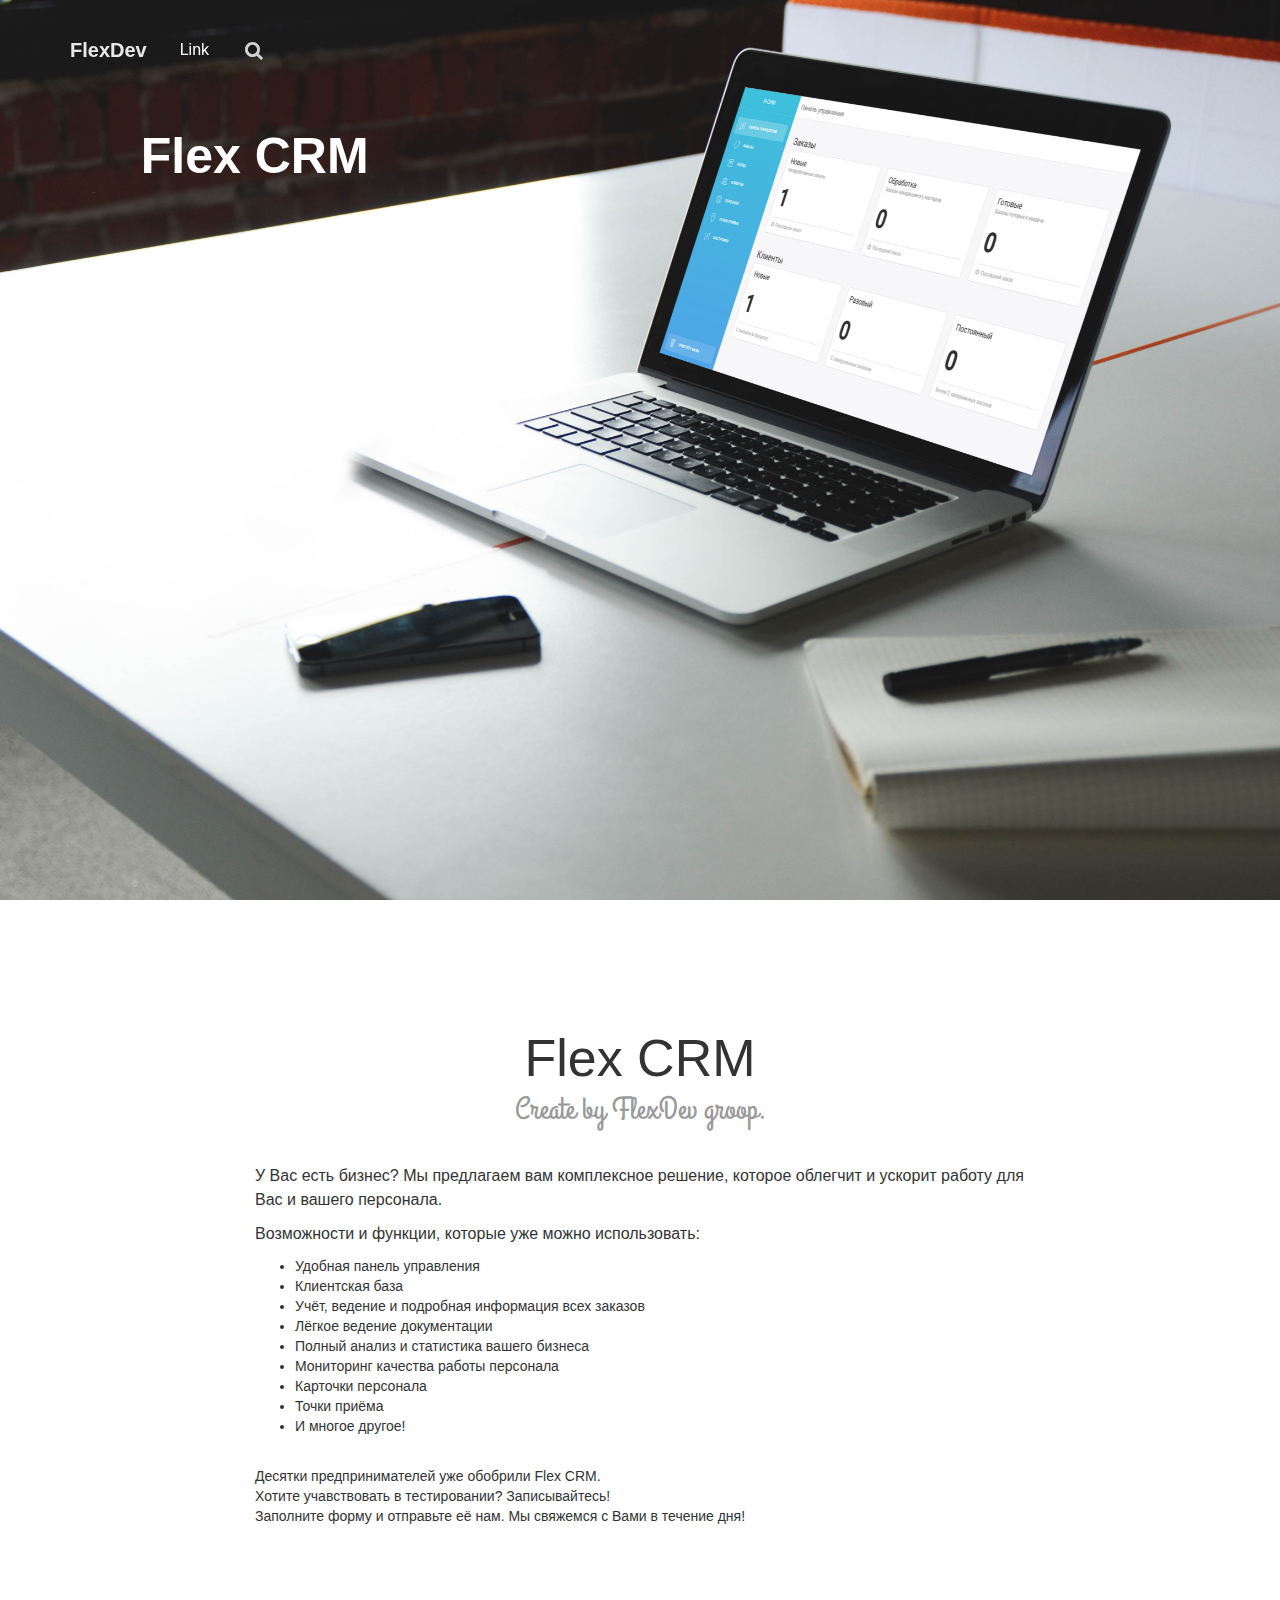
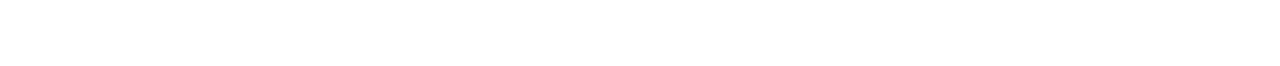
==== flexcrm.html @ bbd6f8b6 "all files "get_shit_done"" ====
<!doctype html>
<html lang="en">
<head>
	<meta charset="utf-8" />
	<link rel="apple-touch-icon" sizes="76x76" href="assets/img/apple-icon.png">
	<link rel="icon" type="image/png" href="assets/img/favicon.png">	
	
	<meta http-equiv="X-UA-Compatible" content="IE=edge,chrome=1" />
	<title>Get Shit Done Kit by Creative Tim</title>

	<meta content='width=device-width, initial-scale=1.0, maximum-scale=1.0, user-scalable=0' name='viewport' />
    <meta name="viewport" content="width=device-width" />
	
    <link href="bootstrap3/css/bootstrap.css" rel="stylesheet" />
    <link href="bootstrap3/css/font-awesome.css" rel="stylesheet" />
    
	<link href="assets/css/gsdk.css" rel="stylesheet" />   
    <link href="assets/css/demo.css" rel="stylesheet" /> 

    <!--     Font Awesome     -->
    <link href="http://netdna.bootstrapcdn.com/font-awesome/4.0.3/css/font-awesome.css" rel="stylesheet">
    <link href='http://fonts.googleapis.com/css?family=Grand+Hotel' rel='stylesheet' type='text/css'>
  
</head>

<body>
 <div id="navbar-full">
    <div id="navbar">
    <!--    
        navbar-default can be changed with navbar-ct-blue navbar-ct-azzure navbar-ct-red navbar-ct-green navbar-ct-orange  
        -->
        <nav class="navbar navbar-ct-blue navbar-transparent navbar-fixed-top" role="navigation">
          <div class="alert alert-success hidden">
            <div class="container">
                <b>Lorem ipsum</b> dolor sit amet, consectetuer adipiscing elit, sed diam nonummy nibh euismod tincidunt ut laoreet dolore magna aliquam erat volutpat.
            </div>
          </div>
          
          <div class="container">
            <!-- Brand and toggle get grouped for better mobile display -->
            <div class="navbar-header">
              <button type="button" class="navbar-toggle" data-toggle="collapse" data-target="#bs-example-navbar-collapse-1">
                <span class="sr-only">Toggle navigation</span>
                <span class="icon-bar"></span>
                <span class="icon-bar"></span>
                <span class="icon-bar"></span>
              </button>
              <a class="navbar-brand" href="#gsdk">FlexDev</a>
            </div>
        
            <!-- Collect the nav links, forms, and other content for toggling -->
            <div class="collapse navbar-collapse" id="bs-example-navbar-collapse-1">
              <ul class="nav navbar-nav">
                <li class="active"><a href="#gsdk">Link</a></li>
                <!-- <li class="dropdown">
                      <a href="#gsdk" class="dropdown-toggle" data-toggle="dropdown">Dropdown <b class="caret"></b></a>
                      <ul class="dropdown-menu">
                        <li><a href="#gsdk">Action</a></li>
                        <li><a href="#gsdk">Another action</a></li>
                        <li><a href="#gsdk">Something</a></li>
                        <li><a href="#gsdk">Another action</a></li>
                        <li><a href="#gsdk">Something</a></li>
                        <li class="divider"></li>
                        <li><a href="#gsdk">Separated link</a></li>
                      </ul>
                </li> -->
                <li>
                    <a href="javascript:void(0);" data-toggle="search" class="hidden-xs"><i class="fa fa-search"></i></a>
                </li>
              </ul>
               <form class="navbar-form navbar-left navbar-search-form" role="search">                  
                 <div class="form-group">
                      <input type="text" value="" class="form-control" placeholder="Search...">
                 </div> 
              </form>
              <!-- <ul class="nav navbar-nav navbar-right">
                    <li><a href="#gsdk">Register</a></li>
                    
                    <li><button href="#gsdk" class="btn btn-round btn-default">Sign in</button></li>
               </ul> -->
              
            </div><!-- /.navbar-collapse -->
          </div><!-- /.container-fluid -->
        </nav>
        <div class="blurred-container">
            <div class="img-src" style="background-image: url('images/13.jpg')"></div>
        </div>
    </div><!--  end navbar -->
	
	<h1>Flex CRM</h1>

</div> <!-- end menu-dropdown -->

<div class="main">
    <div class="container tim-container" style="max-width:800px; padding-top:100px">
       <h1 class="text-center">Flex CRM<small class="subtitle">Create by FlexDev groop.</small></h1>
       <p>У Вас есть бизнес? Мы предлагаем вам комплексное решение, которое облегчит и ускорит работу для Вас и вашего персонала.</p>
       <p>Возможности и функции, которые уже можно использовать:
			<ul>
       			<li>Удобная панель управления</li>
       			<li>Клиентская база</li>
       			<li>Учёт, ведение и подробная информация всех заказов</li>
       			<li>Лёгкое ведение документации</li>
       			<li>Полный анализ и статистика вашего бизнеса</li>
       			<li>Мониторинг качества работы персонала</li>
       			<li>Карточки персонала</li>
       			<li>Точки приёма</li>
       			<li>И многое другое!</li>
       		</ul> 
       <br>Десятки предпринимателей уже обобрили Flex CRM. 
       <br>Хотите учавствовать в тестировании? Записывайтесь!
       <br>Заполните форму и отправьте её нам. Мы свяжемся с Вами в течение дня!</p>     
           <!--     end extras -->        
    </div>
    <div class="space"></div>
<!-- end container -->
</div>
<!-- end main -->

</body>

    <script src="jquery/jquery-1.10.2.js" type="text/javascript"></script>
	<script src="assets/js/jquery-ui-1.10.4.custom.min.js" type="text/javascript"></script>

	<script src="bootstrap3/js/bootstrap.js" type="text/javascript"></script>
	<script src="assets/js/gsdk-checkbox.js"></script>
	<script src="assets/js/gsdk-radio.js"></script>
	<script src="assets/js/gsdk-bootstrapswitch.js"></script>
	<script src="assets/js/get-shit-done.js"></script>
	
    <script src="assets/js/custom.js"></script>

</html>
---- assets/css/gsdk.css ----
/*      light colors         */
/*           Font Smoothing      */
h1, .h1, h2, .h2, h3, .h3, h4, .h4, h5, .h5, h6, .h6, p, .navbar, .brand, .btn-simple, a, .td-name, td {
  -moz-osx-font-smoothing: grayscale;
  -webkit-font-smoothing: antialiased;
  font-family: "Helvetica Neue","Open Sans",Arial,sans-serif; }

h1, .h1, h2, .h2, h3, .h3, h4, .h4 {
  font-weight: 400;
  margin: 30px 0 15px; }

h1, .h1 {
  font-size: 52px; }

h2, .h2 {
  font-size: 36px; }

h3, .h3 {
  font-size: 28px;
  margin: 20px 0 10px; }

h4, .h4 {
  font-size: 22px;
  line-height: 30px; }

h5, .h5 {
  font-size: 18px;
  margin-bottom: 15px; }

h6, .h6 {
  font-size: 14px;
  font-weight: 600;
  text-transform: uppercase; }

p {
  font-size: 16px;
  line-height: 1.5; }

h1 small, h2 small, h3 small, h4 small, h5 small, h6 small, .h1 small, .h2 small, .h3 small, .h4 small, .h5 small, .h6 small, h1 .small, h2 .small, h3 .small, h4 .small, h5 .small, h6 .small, .h1 .small, .h2 .small, .h3 .small, .h4 .small, .h5 .small, .h6 .small {
  color: #9A9A9A;
  font-weight: 300;
  line-height: 1.5; }

h1 small, h2 small, h3 small, h1 .small, h2 .small, h3 .small {
  font-size: 60%; }

h1 .subtitle {
  display: block;
  font-family: 'Grand Hotel',cursive;
  margin: 0 0 30px; }

.text-primary, .text-primary:hover {
  color: #3472F7 !important; }

.text-info, .text-info:hover {
  color: #2CA8FF !important; }

.text-success, .text-success:hover {
  color: #05AE0E !important; }

.text-warning, .text-warning:hover {
  color: #FF9500 !important; }

.text-danger, .text-danger:hover {
  color: #FF3B30 !important; }

/*     General overwrite     */
body {
  font-family: "Helvetica Neue","Open Sans",Arial,sans-serif; }

.main {
  background-color: #FFFFFF;
  position: relative; }

a {
  color: #2CA8FF; }
  a:hover, a:focus {
    color: #109CFF;
    text-decoration: none; }

a:focus, a:active,
button::-moz-focus-inner,
input[type="reset"]::-moz-focus-inner,
input[type="button"]::-moz-focus-inner,
input[type="submit"]::-moz-focus-inner,
select::-moz-focus-inner,
input[type="file"] > input[type="button"]::-moz-focus-inner {
  outline: 0; }

.ui-slider-handle:focus,
.navbar-toggle {
  outline: 0 !important; }

/*           Animations              */
.form-control,
.input-group-addon,
.tagsinput,
.navbar,
.navbar .alert {
  -webkit-transition: all 300ms linear;
  -moz-transition: all 300ms linear;
  -o-transition: all 300ms linear;
  -ms-transition: all 300ms linear;
  transition: all 300ms linear; }

.fa {
  width: 18px;
  text-align: center; }

.margin-top {
  margin-top: 50px; }

/*       CT colors          */
.ct-blue,
.ct-blue.checkbox.checked .second-icon,
.ct-blue.checkbox.checked,
.ct-blue.radio.checked .second-icon,
.ct-blue.radio.checked {
  color: #3472F7; }

.ct-azzure,
.ct-azzure.checkbox.checked .second-icon,
.ct-azzure.radio.checked .second-icon,
.ct-azzure.checkbox.checked,
.ct-azzure.radio.checked {
  color: #2CA8FF; }

.ct-green,
.ct-green.checkbox.checked .second-icon,
.ct-green.radio.checked .second-icon,
.ct-green.checkbox.checked,
.ct-green.radio.checked {
  color: #05AE0E; }

.ct-orange,
.ct-orange.checkbox.checked .second-icon,
.ct-orange.radio.checked .second-icon,
.ct-orange.checkbox.checked,
.ct-orange.radio.checked {
  color: #FF9500; }

.ct-red,
.ct-red.checkbox.checked .second-icon,
.ct-red.radio.checked .second-icon,
.ct-red.checkbox.checked,
.ct-red.radio.checked {
  color: #FF3B30; }

input.ct-blue + span.switch-left,
input.ct-blue + span + label + span.switch-right {
  background-color: #3472F7; }

input.ct-azzure + span.switch-left,
input.ct-azure + span + label + span.switch-right {
  background-color: #2CA8FF; }

input.ct-green + span.switch-left,
input.ct-green + span + label + span.switch-right {
  background-color: #05AE0E; }

input.ct-orange + span.switch-left,
input.ct-orange + span + label + span.switch-right {
  background-color: #FF9500; }

input.ct-red + span.switch-left,
input.ct-red + span + label + span.switch-right {
  background-color: #FF3B30; }

.btn {
  border-width: 2px;
  background-color: transparent;
  font-weight: 400;
  opacity: 0.8;
  filter: alpha(opacity=80);
  padding: 8px 16px;
  border-color: #888888;
  color: #888888; }
  .btn:hover, .btn:focus, .btn:active, .btn.active, .btn:active:focus, .btn:active:hover, .btn.active:focus, .btn.active:hover, .open > .btn.dropdown-toggle, .open > .btn.dropdown-toggle:focus, .open > .btn.dropdown-toggle:hover {
    background-color: transparent;
    color: #777777;
    border-color: #777777; }
  .btn.disabled, .btn.disabled:hover, .btn.disabled:focus, .btn.disabled.focus, .btn.disabled:active, .btn.disabled.active, .btn:disabled, .btn:disabled:hover, .btn:disabled:focus, .btn:disabled.focus, .btn:disabled:active, .btn:disabled.active, .btn[disabled], .btn[disabled]:hover, .btn[disabled]:focus, .btn[disabled].focus, .btn[disabled]:active, .btn[disabled].active, fieldset[disabled] .btn, fieldset[disabled] .btn:hover, fieldset[disabled] .btn:focus, fieldset[disabled] .btn.focus, fieldset[disabled] .btn:active, fieldset[disabled] .btn.active {
    background-color: transparent;
    border-color: #888888; }
  .btn.btn-fill {
    color: #FFFFFF;
    background-color: #888888;
    opacity: 1;
    filter: alpha(opacity=100); }
    .btn.btn-fill:hover, .btn.btn-fill:focus, .btn.btn-fill:active, .btn.btn-fill.active, .open > .btn.btn-fill.dropdown-toggle {
      background-color: #777777;
      color: #FFFFFF; }
    .btn.btn-fill .caret {
      border-top-color: #FFFFFF; }
  .btn .caret {
    border-top-color: #888888; }
  .btn:hover, .btn:focus {
    opacity: 1;
    filter: alpha(opacity=100);
    outline: 0 !important; }
  .btn:active, .btn.active, .open > .btn.dropdown-toggle {
    -webkit-box-shadow: none;
    box-shadow: none;
    outline: 0 !important; }

.btn-primary {
  border-color: #3472F7;
  color: #3472F7; }
  .btn-primary:hover, .btn-primary:focus, .btn-primary:active, .btn-primary.active, .btn-primary:active:focus, .btn-primary:active:hover, .btn-primary.active:focus, .btn-primary.active:hover, .open > .btn-primary.dropdown-toggle, .open > .btn-primary.dropdown-toggle:focus, .open > .btn-primary.dropdown-toggle:hover {
    background-color: transparent;
    color: #1D62F0;
    border-color: #1D62F0; }
  .btn-primary.disabled, .btn-primary.disabled:hover, .btn-primary.disabled:focus, .btn-primary.disabled.focus, .btn-primary.disabled:active, .btn-primary.disabled.active, .btn-primary:disabled, .btn-primary:disabled:hover, .btn-primary:disabled:focus, .btn-primary:disabled.focus, .btn-primary:disabled:active, .btn-primary:disabled.active, .btn-primary[disabled], .btn-primary[disabled]:hover, .btn-primary[disabled]:focus, .btn-primary[disabled].focus, .btn-primary[disabled]:active, .btn-primary[disabled].active, fieldset[disabled] .btn-primary, fieldset[disabled] .btn-primary:hover, fieldset[disabled] .btn-primary:focus, fieldset[disabled] .btn-primary.focus, fieldset[disabled] .btn-primary:active, fieldset[disabled] .btn-primary.active {
    background-color: transparent;
    border-color: #3472F7; }
  .btn-primary.btn-fill {
    color: #FFFFFF;
    background-color: #3472F7;
    opacity: 1;
    filter: alpha(opacity=100); }
    .btn-primary.btn-fill:hover, .btn-primary.btn-fill:focus, .btn-primary.btn-fill:active, .btn-primary.btn-fill.active, .open > .btn-primary.btn-fill.dropdown-toggle {
      background-color: #1D62F0;
      color: #FFFFFF; }
    .btn-primary.btn-fill .caret {
      border-top-color: #FFFFFF; }
  .btn-primary .caret {
    border-top-color: #3472F7; }

.btn-success {
  border-color: #05AE0E;
  color: #05AE0E; }
  .btn-success:hover, .btn-success:focus, .btn-success:active, .btn-success.active, .btn-success:active:focus, .btn-success:active:hover, .btn-success.active:focus, .btn-success.active:hover, .open > .btn-success.dropdown-toggle, .open > .btn-success.dropdown-toggle:focus, .open > .btn-success.dropdown-toggle:hover {
    background-color: transparent;
    color: #049F0C;
    border-color: #049F0C; }
  .btn-success.disabled, .btn-success.disabled:hover, .btn-success.disabled:focus, .btn-success.disabled.focus, .btn-success.disabled:active, .btn-success.disabled.active, .btn-success:disabled, .btn-success:disabled:hover, .btn-success:disabled:focus, .btn-success:disabled.focus, .btn-success:disabled:active, .btn-success:disabled.active, .btn-success[disabled], .btn-success[disabled]:hover, .btn-success[disabled]:focus, .btn-success[disabled].focus, .btn-success[disabled]:active, .btn-success[disabled].active, fieldset[disabled] .btn-success, fieldset[disabled] .btn-success:hover, fieldset[disabled] .btn-success:focus, fieldset[disabled] .btn-success.focus, fieldset[disabled] .btn-success:active, fieldset[disabled] .btn-success.active {
    background-color: transparent;
    border-color: #05AE0E; }
  .btn-success.btn-fill {
    color: #FFFFFF;
    background-color: #05AE0E;
    opacity: 1;
    filter: alpha(opacity=100); }
    .btn-success.btn-fill:hover, .btn-success.btn-fill:focus, .btn-success.btn-fill:active, .btn-success.btn-fill.active, .open > .btn-success.btn-fill.dropdown-toggle {
      background-color: #049F0C;
      color: #FFFFFF; }
    .btn-success.btn-fill .caret {
      border-top-color: #FFFFFF; }
  .btn-success .caret {
    border-top-color: #05AE0E; }

.btn-info {
  border-color: #2CA8FF;
  color: #2CA8FF; }
  .btn-info:hover, .btn-info:focus, .btn-info:active, .btn-info.active, .btn-info:active:focus, .btn-info:active:hover, .btn-info.active:focus, .btn-info.active:hover, .open > .btn-info.dropdown-toggle, .open > .btn-info.dropdown-toggle:focus, .open > .btn-info.dropdown-toggle:hover {
    background-color: transparent;
    color: #109CFF;
    border-color: #109CFF; }
  .btn-info.disabled, .btn-info.disabled:hover, .btn-info.disabled:focus, .btn-info.disabled.focus, .btn-info.disabled:active, .btn-info.disabled.active, .btn-info:disabled, .btn-info:disabled:hover, .btn-info:disabled:focus, .btn-info:disabled.focus, .btn-info:disabled:active, .btn-info:disabled.active, .btn-info[disabled], .btn-info[disabled]:hover, .btn-info[disabled]:focus, .btn-info[disabled].focus, .btn-info[disabled]:active, .btn-info[disabled].active, fieldset[disabled] .btn-info, fieldset[disabled] .btn-info:hover, fieldset[disabled] .btn-info:focus, fieldset[disabled] .btn-info.focus, fieldset[disabled] .btn-info:active, fieldset[disabled] .btn-info.active {
    background-color: transparent;
    border-color: #2CA8FF; }
  .btn-info.btn-fill {
    color: #FFFFFF;
    background-color: #2CA8FF;
    opacity: 1;
    filter: alpha(opacity=100); }
    .btn-info.btn-fill:hover, .btn-info.btn-fill:focus, .btn-info.btn-fill:active, .btn-info.btn-fill.active, .open > .btn-info.btn-fill.dropdown-toggle {
      background-color: #109CFF;
      color: #FFFFFF; }
    .btn-info.btn-fill .caret {
      border-top-color: #FFFFFF; }
  .btn-info .caret {
    border-top-color: #2CA8FF; }

.btn-warning {
  border-color: #FF9500;
  color: #FF9500; }
  .btn-warning:hover, .btn-warning:focus, .btn-warning:active, .btn-warning.active, .btn-warning:active:focus, .btn-warning:active:hover, .btn-warning.active:focus, .btn-warning.active:hover, .open > .btn-warning.dropdown-toggle, .open > .btn-warning.dropdown-toggle:focus, .open > .btn-warning.dropdown-toggle:hover {
    background-color: transparent;
    color: #ED8D00;
    border-color: #ED8D00; }
  .btn-warning.disabled, .btn-warning.disabled:hover, .btn-warning.disabled:focus, .btn-warning.disabled.focus, .btn-warning.disabled:active, .btn-warning.disabled.active, .btn-warning:disabled, .btn-warning:disabled:hover, .btn-warning:disabled:focus, .btn-warning:disabled.focus, .btn-warning:disabled:active, .btn-warning:disabled.active, .btn-warning[disabled], .btn-warning[disabled]:hover, .btn-warning[disabled]:focus, .btn-warning[disabled].focus, .btn-warning[disabled]:active, .btn-warning[disabled].active, fieldset[disabled] .btn-warning, fieldset[disabled] .btn-warning:hover, fieldset[disabled] .btn-warning:focus, fieldset[disabled] .btn-warning.focus, fieldset[disabled] .btn-warning:active, fieldset[disabled] .btn-warning.active {
    background-color: transparent;
    border-color: #FF9500; }
  .btn-warning.btn-fill {
    color: #FFFFFF;
    background-color: #FF9500;
    opacity: 1;
    filter: alpha(opacity=100); }
    .btn-warning.btn-fill:hover, .btn-warning.btn-fill:focus, .btn-warning.btn-fill:active, .btn-warning.btn-fill.active, .open > .btn-warning.btn-fill.dropdown-toggle {
      background-color: #ED8D00;
      color: #FFFFFF; }
    .btn-warning.btn-fill .caret {
      border-top-color: #FFFFFF; }
  .btn-warning .caret {
    border-top-color: #FF9500; }

.btn-danger {
  border-color: #FF3B30;
  color: #FF3B30; }
  .btn-danger:hover, .btn-danger:focus, .btn-danger:active, .btn-danger.active, .btn-danger:active:focus, .btn-danger:active:hover, .btn-danger.active:focus, .btn-danger.active:hover, .open > .btn-danger.dropdown-toggle, .open > .btn-danger.dropdown-toggle:focus, .open > .btn-danger.dropdown-toggle:hover {
    background-color: transparent;
    color: #EE2D20;
    border-color: #EE2D20; }
  .btn-danger.disabled, .btn-danger.disabled:hover, .btn-danger.disabled:focus, .btn-danger.disabled.focus, .btn-danger.disabled:active, .btn-danger.disabled.active, .btn-danger:disabled, .btn-danger:disabled:hover, .btn-danger:disabled:focus, .btn-danger:disabled.focus, .btn-danger:disabled:active, .btn-danger:disabled.active, .btn-danger[disabled], .btn-danger[disabled]:hover, .btn-danger[disabled]:focus, .btn-danger[disabled].focus, .btn-danger[disabled]:active, .btn-danger[disabled].active, fieldset[disabled] .btn-danger, fieldset[disabled] .btn-danger:hover, fieldset[disabled] .btn-danger:focus, fieldset[disabled] .btn-danger.focus, fieldset[disabled] .btn-danger:active, fieldset[disabled] .btn-danger.active {
    background-color: transparent;
    border-color: #FF3B30; }
  .btn-danger.btn-fill {
    color: #FFFFFF;
    background-color: #FF3B30;
    opacity: 1;
    filter: alpha(opacity=100); }
    .btn-danger.btn-fill:hover, .btn-danger.btn-fill:focus, .btn-danger.btn-fill:active, .btn-danger.btn-fill.active, .open > .btn-danger.btn-fill.dropdown-toggle {
      background-color: #EE2D20;
      color: #FFFFFF; }
    .btn-danger.btn-fill .caret {
      border-top-color: #FFFFFF; }
  .btn-danger .caret {
    border-top-color: #FF3B30; }

.btn-neutral {
  border-color: #FFFFFF;
  color: #FFFFFF; }
  .btn-neutral:hover, .btn-neutral:focus, .btn-neutral:active, .btn-neutral.active, .btn-neutral:active:focus, .btn-neutral:active:hover, .btn-neutral.active:focus, .btn-neutral.active:hover, .open > .btn-neutral.dropdown-toggle, .open > .btn-neutral.dropdown-toggle:focus, .open > .btn-neutral.dropdown-toggle:hover {
    background-color: transparent;
    color: #FFFFFF;
    border-color: #FFFFFF; }
  .btn-neutral.disabled, .btn-neutral.disabled:hover, .btn-neutral.disabled:focus, .btn-neutral.disabled.focus, .btn-neutral.disabled:active, .btn-neutral.disabled.active, .btn-neutral:disabled, .btn-neutral:disabled:hover, .btn-neutral:disabled:focus, .btn-neutral:disabled.focus, .btn-neutral:disabled:active, .btn-neutral:disabled.active, .btn-neutral[disabled], .btn-neutral[disabled]:hover, .btn-neutral[disabled]:focus, .btn-neutral[disabled].focus, .btn-neutral[disabled]:active, .btn-neutral[disabled].active, fieldset[disabled] .btn-neutral, fieldset[disabled] .btn-neutral:hover, fieldset[disabled] .btn-neutral:focus, fieldset[disabled] .btn-neutral.focus, fieldset[disabled] .btn-neutral:active, fieldset[disabled] .btn-neutral.active {
    background-color: transparent;
    border-color: #FFFFFF; }
  .btn-neutral.btn-fill {
    color: #FFFFFF;
    background-color: #FFFFFF;
    opacity: 1;
    filter: alpha(opacity=100); }
    .btn-neutral.btn-fill:hover, .btn-neutral.btn-fill:focus, .btn-neutral.btn-fill:active, .btn-neutral.btn-fill.active, .open > .btn-neutral.btn-fill.dropdown-toggle {
      background-color: #FFFFFF;
      color: #FFFFFF; }
    .btn-neutral.btn-fill .caret {
      border-top-color: #FFFFFF; }
  .btn-neutral .caret {
    border-top-color: #FFFFFF; }
  .btn-neutral:active, .btn-neutral.active, .open > .btn-neutral.dropdown-toggle {
    background-color: #FFFFFF;
    color: #888888; }
  .btn-neutral.btn-fill, .btn-neutral.btn-fill:hover, .btn-neutral.btn-fill:focus {
    color: #888888; }
  .btn-neutral.btn-simple:active, .btn-neutral.btn-simple.active {
    background-color: transparent; }

.btn:disabled, .btn[disabled], .btn.disabled {
  opacity: 0.5;
  filter: alpha(opacity=50); }

.btn-round {
  border-width: 1px;
  border-radius: 30px !important;
  padding: 9px 18px; }

.btn-simple {
  border: 0;
  font-size: 16px;
  padding: 8px 16px; }

.btn-lg {
  font-size: 18px;
  border-radius: 6px;
  padding: 14px 30px;
  font-weight: 400; }
  .btn-lg.btn-round {
    padding: 15px 30px; }
  .btn-lg.btn-simple {
    padding: 16px 30px; }

.btn-sm {
  font-size: 12px;
  border-radius: 3px;
  padding: 5px 10px; }
  .btn-sm.btn-round {
    padding: 6px 10px; }
  .btn-sm.btn-simple {
    padding: 7px 10px; }

.btn-xs {
  font-size: 12px;
  border-radius: 3px;
  padding: 1px 5px; }
  .btn-xs.btn-round {
    padding: 2px 5px; }
  .btn-xs.btn-simple {
    padding: 3px 5px; }

.btn-wd {
  min-width: 140px; }

.btn-group.select {
  width: 100%; }

.btn-group.select .btn {
  text-align: left; }

.btn-group.select .caret {
  position: absolute;
  top: 50%;
  margin-top: -1px;
  right: 8px; }

.form-control::-moz-placeholder {
  color: #DDDDDD;
  opacity: 1;
  filter: alpha(opacity=100); }

.form-control:-moz-placeholder {
  color: #DDDDDD;
  opacity: 1;
  filter: alpha(opacity=100); }

.form-control::-webkit-input-placeholder {
  color: #DDDDDD;
  opacity: 1;
  filter: alpha(opacity=100); }

.form-control:-ms-input-placeholder {
  color: #DDDDDD;
  opacity: 1;
  filter: alpha(opacity=100); }

.form-control {
  background-color: #FFFFFF;
  border: 1px solid #DDDDDD;
  border-radius: 4px;
  color: #444444;
  padding: 8px 16px;
  height: 40px;
  -webkit-box-shadow: none;
  box-shadow: none; }
  .form-control:focus {
    background-color: #FFFFFF;
    border: 1px solid #9A9A9A;
    -webkit-box-shadow: none;
    box-shadow: none;
    outline: 0 !important; }
  .has-success .form-control, .has-error .form-control, .has-success .form-control:focus, .has-error .form-control:focus {
    border-color: #E3E3E3;
    -webkit-box-shadow: none;
    box-shadow: none; }
  .has-success .form-control {
    color: #05AE0E; }
    .has-success .form-control:focus {
      border-color: #05AE0E; }
  .has-error .form-control {
    color: #FF3B30; }
    .has-error .form-control:focus {
      border-color: #FF3B30; }
  .form-control + .form-control-feedback {
    border-radius: 6px;
    font-size: 14px;
    padding: 0 12px 0 0;
    position: absolute;
    right: 25px;
    top: 13px;
    vertical-align: middle; }
  .open > .form-control {
    border-radius: 4px 4px 0 0;
    border-bottom-color: transparent; }

.input-lg {
  height: 55px;
  padding: 14px 30px; }

.has-error .form-control-feedback {
  color: #FF3B30; }

.has-success .form-control-feedback {
  color: #05AE0E; }

.input-group-addon {
  background-color: #FFFFFF;
  border: 1px solid #E3E3E3;
  border-radius: 4px;
  -webkit-transition: all 300ms linear;
  -moz-transition: all 300ms linear;
  -o-transition: all 300ms linear;
  -ms-transition: all 300ms linear;
  transition: all 300ms linear; }
  .has-success .input-group-addon, .has-error .input-group-addon {
    background-color: #FFFFFF;
    border: 1px solid #E3E3E3; }
  .has-error .form-control:focus + .input-group-addon {
    border-color: #FF3B30;
    color: #FF3B30; }
  .has-success .form-control:focus + .input-group-addon {
    border-color: #05AE0E;
    color: #05AE0E; }
  .form-control:focus + .input-group-addon, .form-control:focus ~ .input-group-addon {
    background-color: #FFFFFF;
    border-color: #9A9A9A; }

.input-group .form-control:first-child,
.input-group-addon:first-child,
.input-group-btn:first-child > .dropdown-toggle,
.input-group-btn:last-child > .btn:not(:last-child):not(.dropdown-toggle) {
  border-right: 0 none; }

.input-group .form-control:last-child,
.input-group-addon:last-child,
.input-group-btn:last-child > .dropdown-toggle,
.input-group-btn:first-child > .btn:not(:first-child) {
  border-left: 0 none; }

.form-control[disabled], .form-control[readonly], fieldset[disabled] .form-control {
  background-color: #E3E3E3;
  color: #888888;
  cursor: not-allowed; }

.input-group-btn .btn {
  border-width: 1px;
  padding: 9px 16px; }

.input-group-btn .btn-default:not(.btn-fill) {
  border-color: #DDDDDD; }

.input-group-btn:last-child > .btn {
  margin-left: 0; }

.input-group-focus .input-group-addon {
  border-color: #9A9A9A; }

/*!
 * jQuery UI Slider 1.10.4
 * http://jqueryui.com
 *
 * Copyright 2014 jQuery Foundation and other contributors
 * Released under the MIT license.
 * http://jquery.org/license
 *
 * http://api.jqueryui.com/slider/#theming
 */
.ui-slider {
  position: relative;
  text-align: left; }

.ui-slider .ui-slider-handle {
  position: absolute;
  z-index: 2;
  width: 1.2em;
  height: 1.2em;
  cursor: default; }

.ui-slider .ui-slider-range {
  position: absolute;
  z-index: 1;
  font-size: .7em;
  display: block;
  border: 0;
  background-position: 0 0; }

/* For IE8 - See #6727 */
.ui-slider.ui-state-disabled .ui-slider-handle,
.ui-slider.ui-state-disabled .ui-slider-range {
  filter: inherit; }

.ui-slider-horizontal {
  height: 4px; }

.ui-slider-horizontal .ui-slider-handle {
  margin-left: -10px;
  top: -7px; }

.ui-slider-horizontal .ui-slider-range {
  top: 0;
  height: 100%; }

.ui-slider-horizontal .ui-slider-range-min {
  left: 0; }

.ui-slider-horizontal .ui-slider-range-max {
  right: 0; }

.ui-slider-vertical {
  width: .8em;
  height: 100px; }

.ui-slider-vertical .ui-slider-handle {
  left: -.3em;
  margin-left: 0;
  margin-bottom: -.6em; }

.ui-slider-vertical .ui-slider-range {
  left: 0;
  width: 100%; }

.ui-slider-vertical .ui-slider-range-min {
  bottom: 0; }

.ui-slider-vertical .ui-slider-range-max {
  top: 0; }

/* Component containers
----------------------------------*/
.ui-widget {
  font-size: 1.1em; }

.ui-widget .ui-widget {
  font-size: 1em; }

.ui-widget input,
.ui-widget select,
.ui-widget textarea,
.ui-widget button {
  font-size: 1em; }

.ui-widget-content {
  background-color: #E5E5E5; }

.ui-widget-content a {
  color: #222222; }

.ui-widget-header {
  background: #999999;
  color: #222222;
  font-weight: bold; }

.ui-widget-header a {
  color: #222222; }

.slider-primary .ui-widget-header {
  background-color: #3472F7; }

.slider-info .ui-widget-header {
  background-color: #2C93FF; }

.slider-success .ui-widget-header {
  background-color: #05AE0E; }

.slider-warning .ui-widget-header {
  background-color: #FF9500; }

.slider-danger .ui-widget-header {
  background-color: #FF3B30; }

/* Interaction states
----------------------------------*/
.ui-state-default,
.ui-widget-content .ui-state-default,
.ui-widget-header .ui-state-default {
  background: white;
  /* Old browsers */
  background: -moz-linear-gradient(top, white 0%, #f1f1f2 100%);
  /* FF3.6+ */
  background: -webkit-gradient(linear, left top, left bottom, color-stop(0%, white), color-stop(100%, #f1f1f2));
  /* Chrome,Safari4+ */
  background: -webkit-linear-gradient(top, white 0%, #f1f1f2 100%);
  /* Chrome10+,Safari5.1+ */
  background: -o-linear-gradient(top, white 0%, #f1f1f2 100%);
  /* Opera 11.10+ */
  background: -ms-linear-gradient(top, white 0%, #f1f1f2 100%);
  /* IE10+ */
  background: linear-gradient(to bottom, white 0%, #f1f1f2 100%);
  /* W3C */
  filter: progid:DXImageTransform.Microsoft.gradient( startColorstr='#ffffff', endColorstr='#f1f1f2',GradientType=0 );
  /* IE6-9 */
  border-radius: 50%;
  box-shadow: 0 1px 1px #FFFFFF inset, 0 1px 2px rgba(0, 0, 0, 0.4);
  height: 15px;
  width: 15px;
  cursor: pointer; }

.ui-state-default a,
.ui-state-default a:link,
.ui-state-default a:visited {
  color: #555555;
  text-decoration: none; }

.ui-state-hover a,
.ui-state-hover a:hover,
.ui-state-hover a:link,
.ui-state-hover a:visited,
.ui-state-focus a,
.ui-state-focus a:hover,
.ui-state-focus a:link,
.ui-state-focus a:visited {
  color: #212121;
  text-decoration: none; }

.ui-state-active a,
.ui-state-active a:link,
.ui-state-active a:visited {
  color: #212121;
  text-decoration: none; }

/* Interaction Cues
----------------------------------*/
.ui-state-highlight,
.ui-widget-content .ui-state-highlight,
.ui-widget-header .ui-state-highlight {
  border: 1px solid #fcefa1;
  background: #fbf9ee;
  color: #363636; }

.ui-state-highlight a,
.ui-widget-content .ui-state-highlight a,
.ui-widget-header .ui-state-highlight a {
  color: #363636; }

.ui-state-error,
.ui-widget-content .ui-state-error,
.ui-widget-header .ui-state-error {
  border: 1px solid #FF3B30;
  background-color: #FF3B30;
  color: #FF3B30; }

.ui-state-error a,
.ui-widget-content .ui-state-error a,
.ui-widget-header .ui-state-error a {
  color: #FF3B30; }

.ui-state-error-text,
.ui-widget-content .ui-state-error-text,
.ui-widget-header .ui-state-error-text {
  color: #FF3B30; }

.ui-priority-primary,
.ui-widget-content .ui-priority-primary,
.ui-widget-header .ui-priority-primary {
  font-weight: bold; }

.ui-priority-secondary,
.ui-widget-content .ui-priority-secondary,
.ui-widget-header .ui-priority-secondary {
  opacity: .7;
  filter: Alpha(Opacity=70);
  font-weight: normal; }

.ui-state-disabled,
.ui-widget-content .ui-state-disabled,
.ui-widget-header .ui-state-disabled {
  opacity: .35;
  filter: Alpha(Opacity=35);
  background-image: none; }

.ui-state-disabled .ui-icon {
  filter: Alpha(Opacity=35);
  /* For IE8 - See #6059 */ }

.alert {
  border: 0;
  border-radius: 0;
  color: #FFFFFF;
  padding: 10px 15px;
  font-size: 14px; }
  .container .alert {
    border-radius: 4px; }
  .navbar .alert {
    border-radius: 0;
    left: 0;
    position: absolute;
    right: 0;
    top: 85px;
    width: 100%;
    z-index: 3; }
  .navbar:not(.navbar-transparent) .alert {
    top: 70px; }

.alert-info {
  background-color: rgba(91, 202, 255, 0.98); }

.alert-success {
  background-color: rgba(76, 217, 100, 0.98); }

.alert-warning {
  background-color: rgba(255, 149, 0, 0.98); }

.alert-danger {
  background-color: rgba(255, 76, 64, 0.98); }

/*           Labels & Progress-bar              */
.label {
  padding: 0.2em 0.6em 0.2em;
  border: 1px solid #999999;
  border-radius: 3px;
  color: #999999;
  background-color: #FFFFFF;
  font-weight: 500;
  font-size: 11px;
  text-transform: uppercase;
  display: inline-block;
  margin-bottom: 3px; }

.label-primary {
  border-color: #3472F7;
  color: #3472F7; }

.label-info {
  border-color: #2CA8FF;
  color: #2CA8FF; }

.label-success {
  border-color: #05AE0E;
  color: #05AE0E; }

.label-warning {
  border-color: #FF9500;
  color: #FF9500; }

.label-danger {
  border-color: #FF3B30;
  color: #FF3B30; }

.label.label-fill {
  color: #FFFFFF; }

.label-primary.label-fill, .progress-bar, .progress-bar-primary {
  background-color: #3472F7; }

.label-info.label-fill, .progress-bar-info {
  background-color: #2CA8FF; }

.label-success.label-fill, .progress-bar-success {
  background-color: #05AE0E; }

.label-warning.label-fill, .progress-bar-warning {
  background-color: #FF9500; }

.label-danger.label-fill, .progress-bar-danger {
  background-color: #FF3B30; }

.label-default.label-fill {
  background-color: #999999; }

.progress {
  background-color: #E5E5E5;
  border-radius: 3px;
  box-shadow: none;
  height: 4px; }

.progress-thin {
  height: 2px; }

.tooltip {
  font-size: 14px;
  font-weight: 600; }
  .tooltip.top {
    margin-top: -11px;
    padding: 0; }
  .tooltip.top .tooltip-inner:after {
    border-top: 11px solid #FAE6A4;
    border-left: 11px solid transparent;
    border-right: 11px solid transparent;
    bottom: -10px; }
  .tooltip.top .tooltip-inner:before {
    border-top: 11px solid rgba(0, 0, 0, 0.2);
    border-left: 11px solid transparent;
    border-right: 11px solid transparent;
    bottom: -11px; }
  .tooltip.bottom {
    margin-top: 11px;
    padding: 0; }
  .tooltip.bottom .tooltip-inner:after {
    border-bottom: 11px solid #FAE6A4;
    border-left: 11px solid transparent;
    border-right: 11px solid transparent;
    top: -10px; }
  .tooltip.bottom .tooltip-inner:before {
    border-bottom: 11px solid rgba(0, 0, 0, 0.2);
    border-left: 11px solid transparent;
    border-right: 11px solid transparent;
    top: -11px; }
  .tooltip.left {
    margin-left: -11px;
    padding: 0; }
  .tooltip.left .tooltip-inner:after {
    border-left: 11px solid #FAE6A4;
    border-top: 11px solid transparent;
    border-bottom: 11px solid transparent;
    right: -10px;
    left: auto;
    margin-left: 0; }
  .tooltip.left .tooltip-inner:before {
    border-left: 11px solid rgba(0, 0, 0, 0.2);
    border-top: 11px solid transparent;
    border-bottom: 11px solid transparent;
    right: -11px;
    left: auto;
    margin-left: 0; }
  .tooltip.right {
    margin-left: 11px;
    padding: 0; }
  .tooltip.right .tooltip-inner:after {
    border-right: 11px solid #FAE6A4;
    border-top: 11px solid transparent;
    border-bottom: 11px solid transparent;
    left: -10px;
    top: 0;
    margin-left: 0; }
  .tooltip.right .tooltip-inner:before {
    border-right: 11px solid rgba(0, 0, 0, 0.2);
    border-top: 11px solid transparent;
    border-bottom: 11px solid transparent;
    left: -11px;
    top: 0;
    margin-left: 0; }

.tooltip-arrow {
  display: none;
  opacity: 0; }

.tooltip-inner {
  background-color: #FAE6A4;
  border-radius: 4px;
  box-shadow: 0 1px 13px rgba(0, 0, 0, 0.14), 0 0 0 1px rgba(115, 71, 38, 0.23);
  color: #734726;
  max-width: 260px;
  min-width: 86px;
  padding: 6px 10px;
  text-align: center;
  text-decoration: none; }

.tooltip-inner:after {
  content: "";
  display: inline-block;
  left: 100%;
  margin-left: -60%;
  position: absolute; }

.tooltip-inner:before {
  content: "";
  display: inline-block;
  left: 100%;
  margin-left: -60%;
  position: absolute; }

/*      Checkbox and radio         */
.checkbox,
.radio {
  margin-bottom: 12px;
  padding-left: 32px;
  position: relative;
  -webkit-transition: color 0.25s linear;
  transition: color 0.25s linear;
  font-size: 14px;
  font-weight: normal;
  line-height: 1.5;
  color: #333333; }

.checkbox input,
.radio input {
  outline: none !important;
  display: none; }

.checkbox .icons,
.radio .icons {
  color: #DDDDDD;
  display: block;
  height: 20px;
  left: 0;
  position: absolute;
  top: 0;
  width: 20px;
  text-align: center;
  line-height: 21px;
  font-size: 20px;
  cursor: pointer;
  -webkit-transition: color 0.2s linear;
  transition: color 0.2s linear; }

.checkbox .icons .first-icon,
.radio .icons .first-icon,
.checkbox .icons .second-icon,
.radio .icons .second-icon {
  display: inline-table;
  position: absolute;
  left: 0;
  top: 0;
  background-color: transparent;
  margin: 0;
  opacity: 1;
  filter: alpha(opacity=100); }

.checkbox .icons .second-icon,
.radio .icons .second-icon {
  opacity: 0;
  filter: alpha(opacity=0); }

.checkbox:hover,
.radio:hover {
  -webkit-transition: color 0.2s linear;
  transition: color 0.2s linear; }

.checkbox:hover .first-icon,
.radio:hover .first-icon {
  opacity: 0;
  filter: alpha(opacity=0); }

.checkbox:hover .second-icon,
.radio:hover .second-icon {
  opacity: 1;
  filter: alpha(opacity=100); }

.checkbox.checked,
.radio.checked {
  color: #2CA8FF; }

.checkbox.checked .first-icon,
.radio.checked .first-icon {
  opacity: 0;
  filter: alpha(opacity=0); }

.checkbox.checked .second-icon,
.radio.checked .second-icon {
  opacity: 1;
  filter: alpha(opacity=100);
  color: #2CA8FF;
  -webkit-transition: color 0.2s linear;
  transition: color 0.2s linear; }

.checkbox.disabled,
.radio.disabled {
  cursor: default;
  color: #DDDDDD !important; }

.checkbox.disabled .icons,
.radio.disabled .icons {
  color: #DDDDDD !important; }

.checkbox.disabled .first-icon,
.radio.disabled .first-icon {
  opacity: 1;
  filter: alpha(opacity=100); }

.checkbox.disabled .second-icon,
.radio.disabled .second-icon {
  opacity: 0;
  filter: alpha(opacity=0); }

.checkbox.disabled.checked .icons,
.radio.disabled.checked .icons {
  color: #DDDDDD; }

.checkbox.disabled.checked .first-icon,
.radio.disabled.checked .first-icon {
  opacity: 0;
  filter: alpha(opacity=0); }

.checkbox.disabled.checked .second-icon,
.radio.disabled.checked .second-icon {
  opacity: 1;
  filter: alpha(opacity=100);
  color: #D9D9D9; }

/* ============================================================
 * bootstrapSwitch v1.3 by Larentis Mattia @spiritualGuru
 * http://www.larentis.eu/switch/
 * ============================================================
 * Licensed under the Apache License, Version 2.0
 * http://www.apache.org/licenses/LICENSE-2.0
 * ============================================================ */
.has-switch {
  border-radius: 30px;
  cursor: pointer;
  display: inline-block;
  line-height: 1.72222;
  overflow: hidden;
  position: relative;
  text-align: left;
  width: 60px;
  -webkit-user-select: none;
  -moz-user-select: none;
  -ms-user-select: none;
  -o-user-select: none;
  user-select: none;
  /*   this code is for fixing safari bug with hidden overflow for border-radius   */
  -webkit-mask: url("../img/mask.png") 0 0 no-repeat;
  -webkit-mask-size: 60px 24px;
  mask: url("../img/mask.png") 0 0 no-repeat; }

.has-switch.deactivate {
  opacity: 0.5;
  filter: alpha(opacity=50);
  cursor: default !important; }

.has-switch.deactivate label,
.has-switch.deactivate span {
  cursor: default !important; }

.has-switch > div {
  position: relative;
  top: 0;
  width: 100px; }

.has-switch > div.switch-animate {
  -webkit-transition: left 0.25s ease-out;
  transition: left 0.25s ease-out; }

.has-switch > div.switch-off {
  left: -35px; }

.has-switch > div.switch-on {
  left: 0; }

.has-switch > div label {
  background-color: #FFFFFF;
  background: white;
  background: -moz-linear-gradient(top, white 0%, #f1f1f2 100%);
  background: -webkit-gradient(linear, left top, left bottom, color-stop(0%, white), color-stop(100%, #f1f1f2));
  background: -webkit-linear-gradient(top, white 0%, #f1f1f2 100%);
  background: -o-linear-gradient(top, white 0%, #f1f1f2 100%);
  background: -ms-linear-gradient(top, white 0%, #f1f1f2 100%);
  background: linear-gradient(to bottom, white 0%, #f1f1f2 100%);
  box-shadow: 0 1px 1px #FFFFFF inset, 0 1px 1px rgba(0, 0, 0, 0.25);
  cursor: pointer; }

.has-switch input[type=checkbox] {
  display: none; }

.has-switch span {
  /*     box-shadow: 0 1px 3px rgba(0, 0, 0, 0.2) inset; */
  cursor: pointer;
  float: left;
  font-size: 11px;
  font-weight: 400;
  height: 24px;
  line-height: 15px;
  margin: 0;
  padding-bottom: 6px;
  padding-top: 5px;
  position: relative;
  text-align: center;
  text-indent: -10px;
  width: 50%;
  z-index: 1;
  -webkit-transition: 0.25s ease-out;
  transition: 0.25s ease-out; }

.has-switch span.switch-left {
  background-color: #2CA8FF;
  border-left: 1px solid transparent;
  border-radius: 30px 0 0 30px;
  color: #FFFFFF; }

.has-switch .switch-off span.switch-left {
  background-color: #DDDDDD; }

.has-switch span.switch-right {
  border-radius: 0 30px 30px 0;
  background-color: #2CA8FF;
  color: #ffffff;
  text-indent: 1px; }

.has-switch .switch-off span.switch-right {
  background-color: #DDDDDD; }

.has-switch label {
  border-radius: 12px;
  float: left;
  height: 22px;
  margin: 1px -13px;
  padding: 0;
  position: relative;
  transition: all 0.25s ease-out 0s;
  vertical-align: middle;
  width: 22px;
  z-index: 100;
  -webkit-transition: 0.25s ease-out;
  transition: 0.25s ease-out; }

.has-switch .switch-on .fa-check:before {
  margin-left: 10px; }

.has-switch:hover .switch-on label {
  margin: 1px -17px;
  width: 26px; }

.has-switch:hover .switch-off label {
  margin: 1px -13px;
  width: 26px; }

.nav > li > a:hover,
.nav > li > a:focus {
  background-color: transparent; }

.navbar {
  border: 0;
  font-size: 16px;
  transition: all 0.4s;
  -webkit-transition: all 0.4s; }
  .navbar .navbar-brand {
    font-weight: 600;
    margin: 5px 0px;
    padding: 20px 15px;
    font-size: 20px; }
  .navbar .navbar-nav > li > a {
    padding: 10px 15px;
    margin: 15px 3px; }
  .navbar .navbar-nav > li > a.btn {
    margin: 15px 3px;
    padding: 8px 16px; }
  .navbar .navbar-nav > li > a.btn-round {
    margin: 16px 3px; }
  .navbar .navbar-nav > li > a [class^="fa"] {
    font-size: 19px;
    position: relative;
    top: 1px; }
  .navbar .btn {
    margin: 15px 3px;
    font-size: 14px; }
  .navbar .btn-simple {
    font-size: 16px; }

.navbar-nav > li > .dropdown-menu {
  border-radius: 10px;
  margin-top: -5px; }

.navbar-transparent .navbar-brand, [class*="navbar-ct"] .navbar-brand {
  color: #FFFFFF;
  opacity: 0.9;
  filter: alpha(opacity=90); }
  .navbar-transparent .navbar-brand:focus, .navbar-transparent .navbar-brand:hover, [class*="navbar-ct"] .navbar-brand:focus, [class*="navbar-ct"] .navbar-brand:hover {
    background-color: transparent;
    color: #FFFFFF;
    opacity: 1;
    filter: alpha(opacity=100); }
.navbar-transparent .navbar-nav > li > a:not(.btn),
.navbar-transparent .navbar-nav > li > a.btn-default, [class*="navbar-ct"] .navbar-nav > li > a:not(.btn),
[class*="navbar-ct"] .navbar-nav > li > a.btn-default {
  color: #FFFFFF;
  border-color: #FFFFFF;
  opacity: 0.8;
  filter: alpha(opacity=80); }
.navbar-transparent .navbar-nav > li > a.btn-default:hover,
.navbar-transparent .navbar-nav > li > a.btn-default:focus, [class*="navbar-ct"] .navbar-nav > li > a.btn-default:hover,
[class*="navbar-ct"] .navbar-nav > li > a.btn-default:focus {
  border-color: #FFFFFF;
  opacity: 1;
  filter: alpha(opacity=100); }
.navbar-transparent .navbar-nav > .active > a:not(.btn),
.navbar-transparent .navbar-nav > .active > a:hover:not(.btn),
.navbar-transparent .navbar-nav > .active > a:focus:not(.btn),
.navbar-transparent .navbar-nav > li > a:hover:not(.btn),
.navbar-transparent .navbar-nav > li > a:focus:not(.btn), [class*="navbar-ct"] .navbar-nav > .active > a:not(.btn),
[class*="navbar-ct"] .navbar-nav > .active > a:hover:not(.btn),
[class*="navbar-ct"] .navbar-nav > .active > a:focus:not(.btn),
[class*="navbar-ct"] .navbar-nav > li > a:hover:not(.btn),
[class*="navbar-ct"] .navbar-nav > li > a:focus:not(.btn) {
  background-color: transparent;
  border-radius: 3px;
  color: #FFFFFF;
  opacity: 1;
  filter: alpha(opacity=100); }
.navbar-transparent .navbar-nav .nav > li > a.btn:hover, [class*="navbar-ct"] .navbar-nav .nav > li > a.btn:hover {
  background-color: transparent; }
.navbar-transparent .navbar-nav > .dropdown > a .caret,
.navbar-transparent .navbar-nav > .dropdown > a:hover .caret,
.navbar-transparent .navbar-nav > .dropdown > a:focus .caret, [class*="navbar-ct"] .navbar-nav > .dropdown > a .caret,
[class*="navbar-ct"] .navbar-nav > .dropdown > a:hover .caret,
[class*="navbar-ct"] .navbar-nav > .dropdown > a:focus .caret {
  border-bottom-color: #FFFFFF;
  border-top-color: #FFFFFF; }
.navbar-transparent .navbar-nav > .open > a,
.navbar-transparent .navbar-nav > .open > a:hover,
.navbar-transparent .navbar-nav > .open > a:focus, [class*="navbar-ct"] .navbar-nav > .open > a,
[class*="navbar-ct"] .navbar-nav > .open > a:hover,
[class*="navbar-ct"] .navbar-nav > .open > a:focus {
  background-color: transparent;
  color: #FFFFFF;
  opacity: 1;
  filter: alpha(opacity=100); }
.navbar-transparent .btn-default, [class*="navbar-ct"] .btn-default {
  color: #FFFFFF;
  border-color: #FFFFFF; }
.navbar-transparent .btn-default.btn-fill, [class*="navbar-ct"] .btn-default.btn-fill {
  color: #9A9A9A;
  background-color: #FFFFFF;
  opacity: 0.9;
  filter: alpha(opacity=90); }
.navbar-transparent .btn-default.btn-fill:hover,
.navbar-transparent .btn-default.btn-fill:focus,
.navbar-transparent .btn-default.btn-fill:active,
.navbar-transparent .btn-default.btn-fill.active,
.navbar-transparent .open .dropdown-toggle.btn-fill.btn-default, [class*="navbar-ct"] .btn-default.btn-fill:hover,
[class*="navbar-ct"] .btn-default.btn-fill:focus,
[class*="navbar-ct"] .btn-default.btn-fill:active,
[class*="navbar-ct"] .btn-default.btn-fill.active,
[class*="navbar-ct"] .open .dropdown-toggle.btn-fill.btn-default {
  border-color: #FFFFFF;
  opacity: 1;
  filter: alpha(opacity=100); }
.navbar-transparent .navbar-toggle .icon-bar, [class*="navbar-ct"] .navbar-toggle .icon-bar {
  background-color: #FFFFFF !important; }

.navbar-toggle:hover,
.navbar-toggle:focus {
  background-color: transparent; }

/*
.navbar-transparent{
    .dropdown-menu .divider{
        background-color: rgba($white-color,.2);
    }
}
*/
.navbar-inverse .navbar-toggle:hover,
.navbar-inverse .navbar-toggle:focus {
  background-color: transparent; }
.navbar-inverse .navbar-nav > .open > a, .navbar-inverse .navbar-nav > .open > a:focus, .navbar-inverse .navbar-nav > .open > a:hover {
  background-color: transparent; }

.nav-open .nav .caret {
  border-bottom-color: #FFFFFF;
  border-top-color: #FFFFFF; }

.navbar-default {
  background-color: rgba(255, 255, 255, 0.96);
  border-bottom: 1px solid rgba(0, 0, 0, 0.1); }
  .navbar-default .navbar-nav > .active > a,
  .navbar-default .navbar-nav > .active > a:not(.btn):hover,
  .navbar-default .navbar-nav > .active > a:not(.btn):focus,
  .navbar-default .navbar-nav > li > a:not(.btn):hover,
  .navbar-default .navbar-nav > li > a:not(.btn):focus {
    background-color: transparent;
    border-radius: 3px;
    color: #2CA8FF;
    opacity: 1;
    filter: alpha(opacity=100); }
  .navbar-default .navbar-nav > .dropdown > a:hover .caret,
  .navbar-default .navbar-nav > .dropdown > a:focus .caret {
    border-bottom-color: #2CA8FF;
    border-top-color: #2CA8FF; }
  .navbar-default .navbar-nav > .open > a,
  .navbar-default .navbar-nav > .open > a:hover,
  .navbar-default .navbar-nav > .open > a:focus {
    background-color: transparent;
    color: #2CA8FF; }
  .navbar-default .navbar-nav .navbar-toggle:hover, .navbar-default .navbar-nav .navbar-toggle:focus {
    background-color: transparent; }
  .navbar-default:not(.navbar-transparent) .btn-default:hover {
    color: #2CA8FF;
    border-color: #2CA8FF; }
  .navbar-default:not(.navbar-transparent) .btn-neutral, .navbar-default:not(.navbar-transparent) .btn-neutral:hover, .navbar-default:not(.navbar-transparent) .btn-neutral:active {
    color: #9A9A9A; }
  .navbar-default .navbar-toggle:hover,
  .navbar-default .navbar-toggle:focus {
    background-color: transparent; }

.navbar-form {
  -webkit-box-shadow: none;
  box-shadow: none; }
  .navbar-form .form-control {
    border-radius: 0;
    border: 0;
    padding: 0;
    background-color: transparent;
    height: 22px;
    font-size: 16px;
    line-height: 1.5;
    color: #E3E3E3; }
  .navbar-transparent .navbar-form .form-control, [class*="navbar-ct"] .navbar-form .form-control {
    color: #FFFFFF;
    border: 0;
    border-bottom: 1px solid rgba(255, 255, 255, 0.6); }

.navbar-ct-blue {
  background-color: rgba(52, 172, 220, 0.98); }

.navbar-ct-azzure {
  background-color: rgba(91, 202, 255, 0.98); }

.navbar-ct-green {
  background-color: rgba(76, 217, 100, 0.98); }

.navbar-ct-orange {
  background-color: rgba(255, 149, 0, 0.98); }

.navbar-ct-red {
  background-color: rgba(255, 76, 64, 0.98); }

.navbar-transparent {
  padding-top: 15px;
  background-color: transparent;
  border-bottom: 1px solid transparent; }

.navbar-toggle {
  margin-top: 19px;
  margin-bottom: 19px;
  border: 0; }
  .navbar-toggle .icon-bar {
    background-color: #FFFFFF; }
  .navbar-toggle .navbar-collapse,
  .navbar-toggle .navbar-form {
    border-color: transparent; }

.dropdown-menu {
  margin: 0;
  padding: 0;
  border-radius: 10px;
  z-index: 9000;
  -webkit-box-shadow: 1px 2px 3px rgba(0, 0, 0, 0.125);
  box-shadow: 1px 2px 3px rgba(0, 0, 0, 0.125); }
  .dropdown-menu > li > a {
    padding: 8px 16px;
    color: #333333; }
  .dropdown-menu > li > a:focus {
    outline: 0 !important; }
  .dropdown-menu > li:first-child > a {
    border-top-left-radius: 10px;
    border-top-right-radius: 10px; }
  .dropdown-menu > li:last-child > a {
    border-bottom-left-radius: 10px;
    border-bottom-right-radius: 10px; }
  .dropdown-menu > li > a:hover,
  .dropdown-menu > li > a:focus {
    background-color: #F5F5F5;
    color: #333333;
    opacity: 1;
    text-decoration: none; }
  .dropdown-menu > .active > a, .dropdown-menu > .active > a:focus, .dropdown-menu > .active > a:hover {
    background-color: #2CA8FF; }

.btn-group.select {
  overflow: hidden; }

.btn-group.select.open {
  overflow: visible; }

/*            Navigation menu                */
.nav-pills > li + li {
  margin-left: 0; }
.nav-pills > li > a {
  border: 1px solid #2CA8FF;
  border-radius: 0;
  color: #2CA8FF;
  margin-left: -1px; }
  .nav-pills > li > a:hover, .nav-pills > li > a:focus {
    background-color: #F5F5F5; }
.nav-pills > li.active > a,
.nav-pills > li.active > a:hover,
.nav-pills > li.active > a:focus {
  background-color: #2CA8FF;
  color: #FFFFFF !important; }
.nav-pills > li:first-child > a {
  border-radius: 4px 0 0 4px;
  margin: 0; }
.nav-pills > li:last-child > a {
  border-radius: 0 4px 4px 0; }

.pagination.pagination-no-border > li > a,
.pagination.pagination-no-border > li > span {
  border: 0; }

.pagination > li > a, .pagination > li > span, .pagination > li:first-child > a, .pagination > li:first-child > span, .pagination > li:last-child > a, .pagination > li:last-child > span {
  border-radius: 50%;
  margin: 0 2px;
  color: #777777; }

.pagination > li.active > a, .pagination > li.active > span, .pagination > li.active > a:hover, .pagination > li.active > span:hover, .pagination > li.active > a:focus, .pagination > li.active > span:focus {
  background-color: #2CA8FF;
  border: 0;
  color: #FFFFFF;
  padding: 7px 13px; }

.nav-pills.ct-blue > li.active > a,
.nav-pills.ct-blue > li.active > a:hover,
.nav-pills.ct-blue > li.active > a:focus,
.pagination.ct-blue > li.active > a,
.pagination.ct-blue > li.active > span,
.pagination.ct-blue > li.active > a:hover,
.pagination.ct-blue > li.active > span:hover,
.pagination.ct-blue > li.active > a:focus,
.pagination.ct-blue > li.active > span:focus {
  background-color: #3472F7; }

.nav-pills.ct-azzure > li.active > a,
.nav-pills.ct-azzure > li.active > a:hover,
.nav-pills.ct-azzure > li.active > a:focus,
.pagination.ct-azzure > li.active > a,
.pagination.ct-azzure > li.active > span,
.pagination.ct-azzure > li.active > a:hover,
.pagination.ct-azzure > li.active > span:hover,
.pagination.ct-azzure > li.active > a:focus,
.pagination.ct-azzure > li.active > span:focus {
  background-color: #2CA8FF; }

.nav-pills.ct-green > li.active > a,
.nav-pills.ct-green > li.active > a:hover,
.nav-pills.ct-green > li.active > a:focus,
.pagination.ct-green > li.active > a,
.pagination.ct-green > li.active > span,
.pagination.ct-green > li.active > a:hover,
.pagination.ct-green > li.active > span:hover,
.pagination.ct-green > li.active > a:focus,
.pagination.ct-green > li.active > span:focus {
  background-color: #05AE0E; }

.nav-pills.ct-orange > li.active > a,
.nav-pills.ct-orange > li.active > a:hover,
.nav-pills.ct-orange > li.active > a:focus,
.pagination.ct-orange > li.active > a,
.pagination.ct-orange > li.active > span,
.pagination.ct-orange > li.active > a:hover,
.pagination.ct-orange > li.active > span:hover,
.pagination.ct-orange > li.active > a:focus,
.pagination.ct-orange > li.active > span:focus {
  background-color: #FF9500; }

.nav-pills.ct-red > li.active > a,
.nav-pills.ct-red > li.active > a:hover,
.nav-pills.ct-red > li.active > a:focus,
.pagination.ct-red > li.active > a,
.pagination.ct-red > li.active > span,
.pagination.ct-red > li.active > a:hover,
.pagination.ct-red > li.active > span:hover,
.pagination.ct-red > li.active > a:focus,
.pagination.ct-red > li.active > span:focus {
  background-color: #FF3B30; }

.nav-pills.ct-blue > li > a {
  border: 1px solid #3472F7;
  color: #3472F7; }

.nav-pills.ct-azzure > li > a {
  border: 1px solid #2CA8FF;
  color: #2CA8FF; }

.nav-pills.ct-green > li > a {
  border: 1px solid #05AE0E;
  color: #05AE0E; }

.nav-pills.ct-orange > li > a {
  border: 1px solid #FF9500;
  color: #FF9500; }

.nav-pills.ct-red > li > a {
  border: 1px solid #FF3B30;
  color: #FF3B30; }

.panel-group .panel {
  border: 0;
  border-bottom: 1px solid #DDDDDD;
  box-shadow: none; }
.panel-group .panel-default > .panel-heading {
  background-color: #FFFFFF;
  border-color: #FFFFFF; }
.panel-group .panel {
  border-radius: 0; }
.panel-group .panel-title {
  font-size: 18px; }
.panel-group .panel-title a:hover, .panel-group .panel-title a:focus {
  text-decoration: none; }
.panel-group .gsdk-collapse {
  display: block;
  height: 0px;
  visibility: visible;
  overflow: hidden;
  transition: all 400ms; }
.panel-group .panel-title a:hover,
.panel-group .panel-title a:focus {
  color: #777777; }
.panel-group .panel-default > .panel-heading + .panel-collapse.gsdk-collapse > .panel-body {
  box-shadow: inset 0 7px 10px -7px rgba(0, 0, 0, 0.14); }

.carousel-control.left, .carousel-control.right {
  background-image: none; }
.carousel-control .fa {
  font-size: 35px; }
.carousel-control .fa,
.carousel-control .icon-prev,
.carousel-control .icon-next {
  display: inline-block;
  position: absolute;
  top: 50%;
  z-index: 5;
  margin-top: -17px;
  margin-left: -9px; }

.carousel-inner > .item {
  transition: left 1200ms cubic-bezier(0.455, 0.03, 0.4, 0.955) 0s;
  -webkit-transition: left 1200ms cubic-bezier(0.455, 0.03, 0.4, 0.955) 0s; }

.modal-header {
  border: 0 none; }

.modal-content {
  border: 0 none;
  border-radius: 10px;
  box-shadow: 0 0 15px rgba(0, 0, 0, 0.15), 0 0 1px 1px rgba(0, 0, 0, 0.1); }

.modal-dialog {
  padding-top: 60px; }

.modal-footer {
  border-top: 0 none;
  padding: 5px 10px;
  text-align: right; }
  .modal-footer .btn {
    font-size: 16px; }
  .modal-footer .btn-default.btn-simple {
    font-weight: 400; }
  .modal-footer .divider {
    background-color: #DDDDDD;
    display: inline-block;
    float: inherit;
    height: 26px;
    margin: 8px -3px;
    position: absolute;
    width: 1px; }

.modal-footer .modal-footer
.modal.fade .modal-dialog {
  transform: none;
  -webkit-transform: none;
  -moz-transform: none; }

.modal.in .modal-dialog {
  transform: none;
  -webkit-transform: none;
  -moz-transform: none; }

.modal-footer
.modal.fade .modal-dialog {
  transform: none; }

@media (min-width: 768px) {
  .navbar-form {
    margin-top: 21px;
    margin-bottom: 21px;
    padding-left: 5px;
    padding-right: 5px; }

  .navbar-search-form {
    display: none; }

  .navbar-nav > li > .dropdown-menu,
  .dropdown .dropdown-menu {
    -webkit-transform: scale(0);
    -moz-transform: scale(0);
    -o-transform: scale(0);
    -ms-transform: scale(0);
    transform: scale(0);
    -webkit-transition: all 370ms cubic-bezier(0.34, 1.61, 0.7, 1);
    -moz-transition: all 370ms cubic-bezier(0.34, 1.61, 0.7, 1);
    -o-transition: all 370ms cubic-bezier(0.34, 1.61, 0.7, 1);
    -ms-transition: all 370ms cubic-bezier(0.34, 1.61, 0.7, 1);
    transition: all 370ms cubic-bezier(0.34, 1.61, 0.7, 1);
    opacity: 0;
    filter: alpha(opacity=0);
    visibility: hidden;
    display: block; }

  .navbar-nav > li.open > .dropdown-menu,
  .dropdown.open .dropdown-menu {
    -webkit-transform: scale(1);
    -moz-transform: scale(1);
    -o-transform: scale(1);
    -ms-transform: scale(1);
    transform: scale(1);
    -webkit-transform-origin: 29px -50px;
    -moz-transform-origin: 29px -50px;
    -o-transform-origin: 29px -50px;
    -ms-transform-origin: 29px -50px;
    transform-origin: 29px -50px;
    opacity: 1;
    filter: alpha(opacity=100);
    visibility: visible; }

  .navbar-nav > li > .dropdown-menu:before {
    border-bottom: 11px solid rgba(0, 0, 0, 0.2);
    border-left: 11px solid transparent;
    border-right: 11px solid transparent;
    content: "";
    display: inline-block;
    position: absolute;
    left: 12px;
    top: -11px; }

  .navbar-nav > li > .dropdown-menu:after {
    border-bottom: 11px solid #FFFFFF;
    border-left: 11px solid transparent;
    border-right: 11px solid transparent;
    content: "";
    display: inline-block;
    position: absolute;
    left: 12px;
    top: -10px; }

  .navbar-nav.navbar-right > li > .dropdown-menu:before {
    left: auto;
    right: 12px; }

  .navbar-nav.navbar-right > li > .dropdown-menu:after {
    left: auto;
    right: 12px; }

  .footer:not(.footer-big) nav > ul li:first-child {
    margin-left: 0; }

  .nav-open .navbar-collapse {
    -webkit-transform: translate3d(0px, 0, 0);
    -moz-transform: translate3d(0px, 0, 0);
    -o-transform: translate3d(0px, 0, 0);
    -ms-transform: translate3d(0px, 0, 0);
    transform: translate3d(0px, 0, 0); }

  .nav-open .navbar .container {
    -webkit-transform: translate3d(-200px, 0, 0);
    -moz-transform: translate3d(-200px, 0, 0);
    -o-transform: translate3d(-200px, 0, 0);
    -ms-transform: translate3d(-200px, 0, 0);
    transform: translate3d(-200px, 0, 0); }

  .navbar-burger .container {
    padding: 0 15px; }
  .navbar-burger .navbar-header {
    width: 100%; }
  .navbar-burger .navbar-toggle {
    display: block;
    margin-right: 0; }
  .navbar-burger.navbar .navbar-collapse.collapse, .navbar-burger.navbar .navbar-collapse.collapse.in, .navbar-burger.navbar .navbar-collapse.collapsing {
    display: none !important; } }
/*          Changes for small display      */
@media (max-width: 767px) {
  .navbar-transparent {
    padding-top: 0px;
    background-color: rgba(0, 0, 0, 0.45); }

  .body-click {
    right: 230px; }

  body {
    position: relative; }
    body > .navbar-collapse {
      width: 230px;
      -webkit-transform: translate3d(230px, 0, 0);
      -moz-transform: translate3d(230px, 0, 0);
      -o-transform: translate3d(230px, 0, 0);
      -ms-transform: translate3d(230px, 0, 0);
      transform: translate3d(230px, 0, 0); }

  .navbar .container {
    width: 100%;
    position: relative;
    -webkit-transform: translate3d(0px, 0, 0);
    -moz-transform: translate3d(0px, 0, 0);
    -o-transform: translate3d(0px, 0, 0);
    -ms-transform: translate3d(0px, 0, 0);
    transform: translate3d(0px, 0, 0);
    -webkit-transition: all 0.5s cubic-bezier(0.685, 0.0473, 0.346, 1);
    -moz-transition: all 0.5s cubic-bezier(0.685, 0.0473, 0.346, 1);
    -o-transition: all 0.5s cubic-bezier(0.685, 0.0473, 0.346, 1);
    -ms-transition: all 0.5s cubic-bezier(0.685, 0.0473, 0.346, 1);
    transition: all 0.5s cubic-bezier(0.685, 0.0473, 0.346, 1); }
    .nav-open .navbar .container {
      -webkit-transform: translate3d(-230px, 0, 0);
      -moz-transform: translate3d(-230px, 0, 0);
      -o-transform: translate3d(-230px, 0, 0);
      -ms-transform: translate3d(-230px, 0, 0);
      transform: translate3d(-230px, 0, 0); }
  .navbar .navbar-collapse.collapse,
  .navbar .navbar .navbar-collapse.collapse.in,
  .navbar .navbar .navbar-collapse.collapsing {
    display: none !important; }

  .nav-open .navbar-collapse {
    -webkit-transform: translate3d(0px, 0, 0);
    -moz-transform: translate3d(0px, 0, 0);
    -o-transform: translate3d(0px, 0, 0);
    -ms-transform: translate3d(0px, 0, 0);
    transform: translate3d(0px, 0, 0); }

  .navbar-toggle .icon-bar {
    display: block;
    position: relative;
    background: #FFFFFF;
    width: 24px;
    height: 2px;
    border-radius: 1px;
    margin: 0 auto; }

  .navbar-default .navbar-toggle .icon-bar {
    background-color: #888888; }

  .navbar-header .navbar-toggle {
    margin-top: 17px;
    margin-bottom: 17px;
    width: 40px;
    height: 40px; }

  .bar1,
  .bar2,
  .bar3 {
    outline: 1px solid transparent; }

  .bar1 {
    top: 0px;
    -webkit-animation: topbar-back 500ms linear 0s;
    -moz-animation: topbar-back 500ms linear 0s;
    animation: topbar-back 500ms 0s;
    -webkit-animation-fill-mode: forwards;
    -moz-animation-fill-mode: forwards;
    animation-fill-mode: forwards; }

  .bar2 {
    opacity: 1; }

  .bar3 {
    bottom: 0px;
    -webkit-animation: bottombar-back 500ms linear 0s;
    -moz-animation: bottombar-back 500ms linear 0s;
    animation: bottombar-back 500ms 0s;
    -webkit-animation-fill-mode: forwards;
    -moz-animation-fill-mode: forwards;
    animation-fill-mode: forwards; }

  .toggled .bar1 {
    top: 6px;
    -webkit-animation: topbar-x 500ms linear 0s;
    -moz-animation: topbar-x 500ms linear 0s;
    animation: topbar-x 500ms 0s;
    -webkit-animation-fill-mode: forwards;
    -moz-animation-fill-mode: forwards;
    animation-fill-mode: forwards; }

  .toggled .bar2 {
    opacity: 0; }

  .toggled .bar3 {
    bottom: 6px;
    -webkit-animation: bottombar-x 500ms linear 0s;
    -moz-animation: bottombar-x 500ms linear 0s;
    animation: bottombar-x 500ms 0s;
    -webkit-animation-fill-mode: forwards;
    -moz-animation-fill-mode: forwards;
    animation-fill-mode: forwards; }

  @keyframes topbar-x {
    0% {
      top: 0px;
      transform: rotate(0deg); }
    45% {
      top: 6px;
      transform: rotate(145deg); }
    75% {
      transform: rotate(130deg); }
    100% {
      transform: rotate(135deg); } }
  @-webkit-keyframes topbar-x {
    0% {
      top: 0px;
      -webkit-transform: rotate(0deg); }
    45% {
      top: 6px;
      -webkit-transform: rotate(145deg); }
    75% {
      -webkit-transform: rotate(130deg); }
    100% {
      -webkit-transform: rotate(135deg); } }
  @-moz-keyframes topbar-x {
    0% {
      top: 0px;
      -moz-transform: rotate(0deg); }
    45% {
      top: 6px;
      -moz-transform: rotate(145deg); }
    75% {
      -moz-transform: rotate(130deg); }
    100% {
      -moz-transform: rotate(135deg); } }
  @keyframes topbar-back {
    0% {
      top: 6px;
      transform: rotate(135deg); }
    45% {
      transform: rotate(-10deg); }
    75% {
      transform: rotate(5deg); }
    100% {
      top: 0px;
      transform: rotate(0); } }
  @-webkit-keyframes topbar-back {
    0% {
      top: 6px;
      -webkit-transform: rotate(135deg); }
    45% {
      -webkit-transform: rotate(-10deg); }
    75% {
      -webkit-transform: rotate(5deg); }
    100% {
      top: 0px;
      -webkit-transform: rotate(0); } }
  @-moz-keyframes topbar-back {
    0% {
      top: 6px;
      -moz-transform: rotate(135deg); }
    45% {
      -moz-transform: rotate(-10deg); }
    75% {
      -moz-transform: rotate(5deg); }
    100% {
      top: 0px;
      -moz-transform: rotate(0); } }
  @keyframes bottombar-x {
    0% {
      bottom: 0px;
      transform: rotate(0deg); }
    45% {
      bottom: 6px;
      transform: rotate(-145deg); }
    75% {
      transform: rotate(-130deg); }
    100% {
      transform: rotate(-135deg); } }
  @-webkit-keyframes bottombar-x {
    0% {
      bottom: 0px;
      -webkit-transform: rotate(0deg); }
    45% {
      bottom: 6px;
      -webkit-transform: rotate(-145deg); }
    75% {
      -webkit-transform: rotate(-130deg); }
    100% {
      -webkit-transform: rotate(-135deg); } }
  @-moz-keyframes bottombar-x {
    0% {
      bottom: 0px;
      -moz-transform: rotate(0deg); }
    45% {
      bottom: 6px;
      -moz-transform: rotate(-145deg); }
    75% {
      -moz-transform: rotate(-130deg); }
    100% {
      -moz-transform: rotate(-135deg); } }
  @keyframes bottombar-back {
    0% {
      bottom: 6px;
      transform: rotate(-135deg); }
    45% {
      transform: rotate(10deg); }
    75% {
      transform: rotate(-5deg); }
    100% {
      bottom: 0px;
      transform: rotate(0); } }
  @-webkit-keyframes bottombar-back {
    0% {
      bottom: 6px;
      -webkit-transform: rotate(-135deg); }
    45% {
      -webkit-transform: rotate(10deg); }
    75% {
      -webkit-transform: rotate(-5deg); }
    100% {
      bottom: 0px;
      -webkit-transform: rotate(0); } }
  @-moz-keyframes bottombar-back {
    0% {
      bottom: 6px;
      -moz-transform: rotate(-135deg); }
    45% {
      -moz-transform: rotate(10deg); }
    75% {
      -moz-transform: rotate(-5deg); }
    100% {
      bottom: 0px;
      -moz-transform: rotate(0); } }
  @-webkit-keyframes fadeIn {
    0% {
      opacity: 0; }
    100% {
      opacity: 1; } }
  @-moz-keyframes fadeIn {
    0% {
      opacity: 0; }
    100% {
      opacity: 1; } }
  @keyframes fadeIn {
    0% {
      opacity: 0; }
    100% {
      opacity: 1; } }
  [class*="navbar-"] .navbar-nav > li > a,
  [class*="navbar-"] .navbar-nav > li > a:hover,
  [class*="navbar-"] .navbar-nav > li > a:focus,
  [class*="navbar-"] .navbar-nav .open .dropdown-menu > li > a,
  [class*="navbar-"] .navbar-nav .open .dropdown-menu > li > a:hover,
  [class*="navbar-"] .navbar-nav .open .dropdown-menu > li > a:focus {
    opacity: .7;
    background: transparent; }
  [class*="navbar-"] .navbar-nav.navbar-nav .open .dropdown-menu > li > a:active {
    opacity: 1; }
  [class*="navbar-"] .navbar-nav .dropdown > a:hover .caret {
    border-bottom-color: #777;
    border-top-color: #777; }
  [class*="navbar-"] .navbar-nav .dropdown > a:active .caret {
    border-bottom-color: white;
    border-top-color: white; }

  .dropdown-menu {
    display: none; }

  .navbar-fixed-top {
    -webkit-backface-visibility: hidden; }

  .navbar-toggle:hover,
  .navbar-toggle:focus {
    background-color: transparent !important; }

  .btn.dropdown-toggle {
    margin-bottom: 0; } }
---- assets/css/demo.css ----
.tim-container{
    background: #ffffff;

}
.tim-row{
    margin-bottom: 20px;
}
.tim-title{
    margin-top: 30px;
    margin-bottom: 15px;
}
.tim-typo{
    padding-left: 25%;
    margin-bottom: 40px;
    position: relative;   
}
.tim-typo .tim-note{
    bottom: 10px;
    color: #c0c1c2;
    display: block;
    font-weight: 400;
    font-size: 13px;
    line-height: 13px;
    left: 0;
    margin-left: 20px;
    position: absolute;
    width: 260px;
}
.tim-row{
    margin-top: 50px;
}
.tim-row h3{
    margin-top: 0;
}
.switch{
    margin-right: 20px;
}
#navbar-full .navbar{
    border-radius: 0 !important;
    margin-bottom: 0;
}
.navigation-example{
    margin-top: 0px;
}
.space{
    height: 130px;
    display: block;
}
.navigation-example .img-src{
    background-attachment: scroll; 
}
.main{
    background-color: #FFFFFF;
}
.navigation-example{
    height: 660px;
    background-image: url('../img/bg.jpg');
    background-position: center center;
    background-size: cover;
    position: relative;
}
#notifications{
    background-color: #FFFFFF;
    display: block;
    width: 100%;
    position: relative;
}
.tim-note{
    text-transform: capitalize;
}

.card{
    background-color: #FFFFFF;
    padding: 10px 0 20px;
    width: 100%;
}
.card h3{
    margin-bottom: 20px;
}
.card button{
    margin-top: 30px;
}
.subscribe-form{
    padding-top: 20px;
}
.subscribe-form .form-control{
    
}

.space-100{
    height: 100px;
    display: block;
    width: 100%;
}

.be-social{
    padding-bottom: 20px;
/*     border-bottom: 1px solid #aaa; */
    margin: 0 auto 40px;
}
.txt-white{
    color: #FFFFFF;
}
.txt-gray{
    color: #ddd !important;
}
.footer{
    background-color: #DDDDDD;
    background-image: url('../img/cover_4_blur.jpg');
    background-attachment: fixed;
    position: relative;
}
.heart{
    color: #FF3B30;
}
.footer .overlayer{
    background-color: rgba(27, 27, 27, 0.7);
    position: relative;
}
.footer .credits {
    margin-top: 25px;
    padding: 20px 0 15px;
    text-align: center;
    color: #EEE;
}
.footer .credits a{
    color: #FFFFFF;
}
.social-share{
    float: left;
    margin-right: 8px;
}
.social-share a{
    color: #FFFFFF;
}
#subscribe_email{
    border-radius: 0;
    border-left: 0;
    border-right: 0;
}
.pick-class-label{
    border-radius: 8px;
    color: #ffffff;
    cursor: pointer;
    display: inline;
    font-size: 75%;
    font-weight: bold;
    line-height: 1;
    margin-right: 10px;
    padding: 15px 23px;
    text-align: center;
    vertical-align: baseline;
    white-space: nowrap;
}

.parallax-pro{
  width:100%;
  display: block;
  position: relative;
  background-color: #000;
}
.parallax-pro > .img-src{
    background-position: center center;
    background-repeat: no-repeat;
    background-size: cover;
    position: absolute;
    width: 100%;
    height: 100%;
    z-index: 0;
    
}
.parallax-pro:after{
    position: absolute;
    left: 0;
    top: 0;
    width: 100%;
    height: 100%;
    background-color: rgba(0,0,0,.3);
    display: block;
    content: "";
    z-index: 0;
}
.parallax-pro .container{
    padding-top: 20px;
    z-index: 1;
    position: relative;
}
.parallax-pro .hello a{
    color: #fff;
    text-decoration: none;
}
.parallax-pro .hello{
    font-size: 48px;
    font-weight: 300;
    position: relative;
/*     width: 430px; */
    margin: 30px auto 50px;
}
.parallax-pro .label{
    font-size: 18px;
    position: absolute;
    text-transform: uppercase;
    background-color: #FF9500;
    color: #FFFFFF;
    width: 60px;
    margin-top: 10px;
    margin-left: 10px;
    padding: 0;
    line-height: 30px;
    text-align: center;
    font-weight: 500;
    letter-spacing: 0;
}
.parallax-pro small{
    padding-top: 15px;
    font-size: 20px;
    display: block;
    color: #fff;
}
.parallax-pro ul{
     width: 280px;
    margin: 0 auto;
}
.parallax-pro li{
    padding: 9px 0;
    border-bottom: 1px solid #777;
}
.parallax-pro .actions{
    margin-top: 40px;
}
.parallax-pro .actions{
    margin-left: 10px;
}
.parallax-pro .motto{
    color: #FFFFFF;
    font-size: 64px;
    font-weight: 600;
    position: relative;
    text-align: center;
    text-shadow: 0 0 10px rgba(0, 0, 0, 0.27);
    text-transform: uppercase;
    z-index: 3;
    margin: 0 auto;
    top: 22%;
    width: 285px;
}
.parallax-pro .motto .pro{
    position: absolute;
    font-size: 18px;
    background-color: #FFFFFF;
    width: 70px;
    height: 70px;
    border-radius: 50%;
    text-align: center;
    line-height: 70px;
    color: #333333;
    text-shadow: 0 0 0;
}
.parallax-pro .motto .square{
       padding: 7px 14px;
    height: auto;
    width: auto;
    line-height: inherit;
    border-radius: 6px;
    bottom: 22px;
    right: -25px;
    color: #FFFFFF;
    background-color: #ff9500;
    font-weight: 300;
    background-color: #ff9500;
}
.social-share{
    margin-right: 0px;
    margin-top: 10px;
}
.footer h4{
    margin: 0px 0 20px;
}
.space-30{
    height: 30px;
    display: block;
}
.credits{
    display: block;
    margin: 15px 0;
    color: #ddd;
    opacity: .8;
}
.credits a{
    color: #FFFFFF;
}
.sharing-title{
    margin: 10px;
    line-height: 40px;
}
.social-line{
    padding: 5px 0;
}
.section-gray{
    padding: 10px 0;
    background-color: #EEE;
}
.section-gray h5{
    margin: 0;
    line-height: 40px;
}

/*   EXTRA SHIT  */
/* @cristina: fisier singular, folosit pentru efectul de blur la parallax in header */

.blurred-container{
  position:relative;
  width:100%;
  height:100vh;
  top:0;
  left:0;
}
.blurred-container > .img-src{
    position:fixed;
    width:100%;
    height:100vh;

    background-repeat:no-repeat;
    background-size:cover;
    background-position: center top;
}

//body {color:#5e5d5d!important;}
#navbar-full h1 {
    position: fixed;
    top: 11%;
    left: 11%;
    color:#fff;
    //color: #5e5d5d;
    font-size: 50px;
    font-weight:bold;
}

.blur{
  opacity:0;
}

.logo-container{
    margin-top: 10px;
}
.logo-container .logo{
    overflow: hidden;
    border-radius: 50%;
    border: 1px solid #333333;
    height: 50px;
    width: 50px;
    float: left;
}
.logo-container .logo img{
    width: 100%;
}
.logo-container .brand{
    font-size: 18px;
    color: #FFFFFF;
    float: left;
    height: 50px;
    line-height: 20px;
    margin-left: 10px;
    margin-top: 5px;
    width: 60px;
}
.blurred-container .motto{
    color: #FFFFFF;
    font-size: 76px;
    font-weight: 600;

    text-align: center;
    text-shadow: 0 0 10px rgba(0, 0, 0, 0.33);
    text-transform: uppercase;
    top: 100px;
    z-index: 3;

    display: block;
    margin: 0 auto;
    position: relative;
    width: 306px;
    height: 0;
}
.blurred-container .motto .border{
    float: left;
    border: 3px solid #FFFFFF;
    padding: 0px 30px;
    text-align: center;
}
.blurred-container .motto .no-right-border{
    border-right: none;
}

@media (max-width: 768px){
    .blurred-container .motto{
        font-size: 60px;
        width: 268px;
        top: 130px;
    }
}
.main{
    background-color: #FFFFFF;
    position: relative;
}

#buttons .btn, #tooltips .btn{
    margin-bottom: 15px;
}
.img-dog{
    display: inline-block;
    margin-bottom: 25px;
}
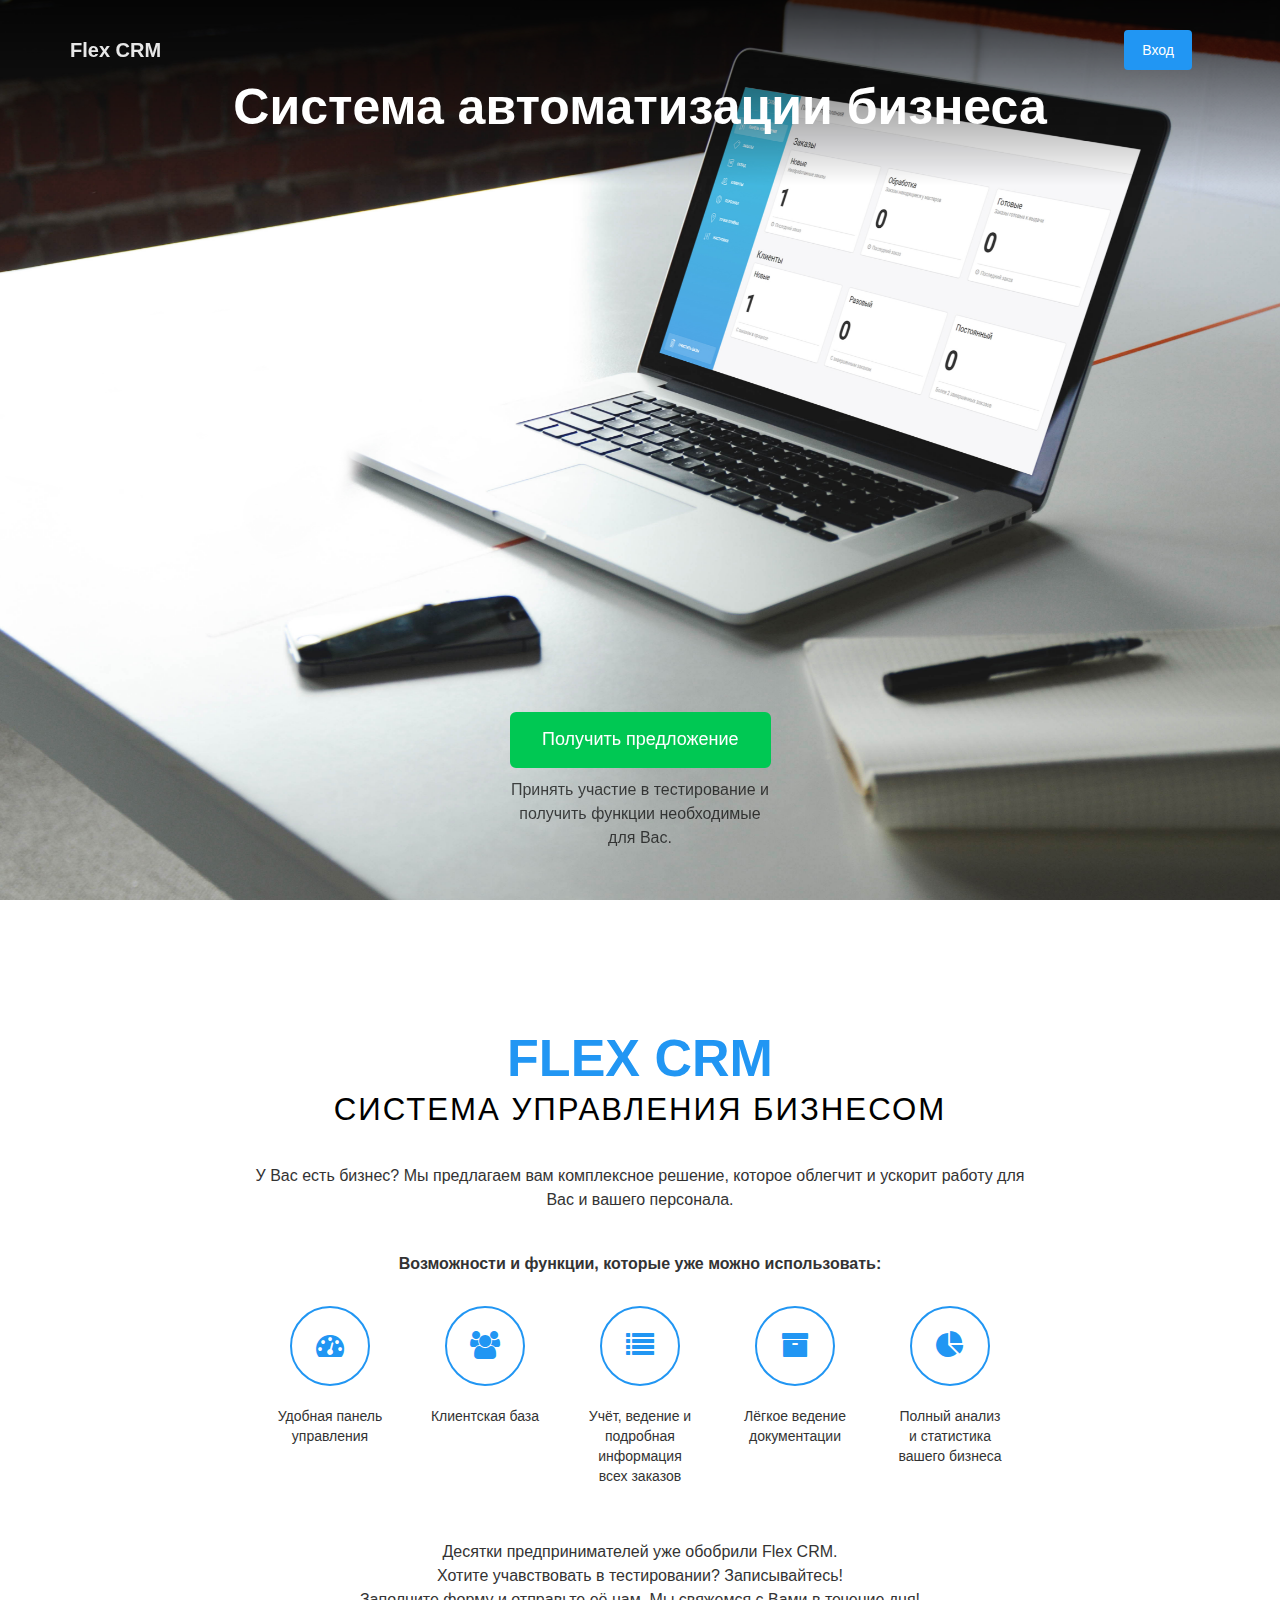
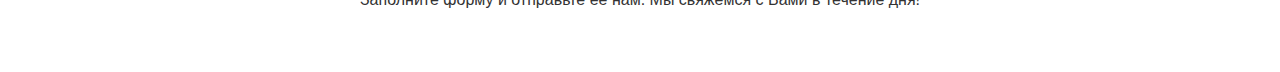
==== commit 88ad6b64: "Design fix" ====
--- a/flexcrm.html
+++ b/flexcrm.html
@@ -1,133 +1,188 @@
 <!doctype html>
-<html lang="en">
+<html lang="ru">
+
 <head>
 	<meta charset="utf-8" />
 	<link rel="apple-touch-icon" sizes="76x76" href="assets/img/apple-icon.png">
-	<link rel="icon" type="image/png" href="assets/img/favicon.png">	
-	
+	<link rel="icon" type="image/png" href="assets/img/favicon.png">
+
 	<meta http-equiv="X-UA-Compatible" content="IE=edge,chrome=1" />
-	<title>Get Shit Done Kit by Creative Tim</title>
+	<title>Flex CRM</title>
 
 	<meta content='width=device-width, initial-scale=1.0, maximum-scale=1.0, user-scalable=0' name='viewport' />
-    <meta name="viewport" content="width=device-width" />
-	
-    <link href="bootstrap3/css/bootstrap.css" rel="stylesheet" />
-    <link href="bootstrap3/css/font-awesome.css" rel="stylesheet" />
-    
-	<link href="assets/css/gsdk.css" rel="stylesheet" />   
-    <link href="assets/css/demo.css" rel="stylesheet" /> 
+	<meta name="viewport" content="width=device-width" />
 
-    <!--     Font Awesome     -->
-    <link href="http://netdna.bootstrapcdn.com/font-awesome/4.0.3/css/font-awesome.css" rel="stylesheet">
-    <link href='http://fonts.googleapis.com/css?family=Grand+Hotel' rel='stylesheet' type='text/css'>
-  
+	<link href="bootstrap3/css/bootstrap.css" rel="stylesheet" />
+	<link href="bootstrap3/css/font-awesome.css" rel="stylesheet" />
+
+	<link href="assets/css/gsdk.css" rel="stylesheet" />
+	<link href="assets/css/demo.css" rel="stylesheet" />
+
+	<!--     Font Awesome     -->
+	<link href="assets/css/font-awesome.min.css" rel="stylesheet" />
+
+	<script src="assets/js/login-register.js" type="text/javascript"></script>
+	<link href="assets/css/login-register.css" rel="stylesheet" />
+
+	<link href="assets/css/styles.css" rel="stylesheet" />
 </head>
 
 <body>
- <div id="navbar-full">
-    <div id="navbar">
-    <!--    
-        navbar-default can be changed with navbar-ct-blue navbar-ct-azzure navbar-ct-red navbar-ct-green navbar-ct-orange  
+	<div id="navbar-full">
+		<div id="navbar">
+			<!--
+        navbar-default can be changed with navbar-ct-blue navbar-ct-azzure navbar-ct-red navbar-ct-green navbar-ct-orange
         -->
-        <nav class="navbar navbar-ct-blue navbar-transparent navbar-fixed-top" role="navigation">
-          <div class="alert alert-success hidden">
-            <div class="container">
-                <b>Lorem ipsum</b> dolor sit amet, consectetuer adipiscing elit, sed diam nonummy nibh euismod tincidunt ut laoreet dolore magna aliquam erat volutpat.
-            </div>
-          </div>
-          
-          <div class="container">
-            <!-- Brand and toggle get grouped for better mobile display -->
-            <div class="navbar-header">
-              <button type="button" class="navbar-toggle" data-toggle="collapse" data-target="#bs-example-navbar-collapse-1">
-                <span class="sr-only">Toggle navigation</span>
-                <span class="icon-bar"></span>
-                <span class="icon-bar"></span>
-                <span class="icon-bar"></span>
-              </button>
-              <a class="navbar-brand" href="#gsdk">FlexDev</a>
-            </div>
-        
-            <!-- Collect the nav links, forms, and other content for toggling -->
-            <div class="collapse navbar-collapse" id="bs-example-navbar-collapse-1">
-              <ul class="nav navbar-nav">
-                <li class="active"><a href="#gsdk">Link</a></li>
-                <!-- <li class="dropdown">
-                      <a href="#gsdk" class="dropdown-toggle" data-toggle="dropdown">Dropdown <b class="caret"></b></a>
-                      <ul class="dropdown-menu">
-                        <li><a href="#gsdk">Action</a></li>
-                        <li><a href="#gsdk">Another action</a></li>
-                        <li><a href="#gsdk">Something</a></li>
-                        <li><a href="#gsdk">Another action</a></li>
-                        <li><a href="#gsdk">Something</a></li>
-                        <li class="divider"></li>
-                        <li><a href="#gsdk">Separated link</a></li>
-                      </ul>
-                </li> -->
-                <li>
-                    <a href="javascript:void(0);" data-toggle="search" class="hidden-xs"><i class="fa fa-search"></i></a>
-                </li>
-              </ul>
-               <form class="navbar-form navbar-left navbar-search-form" role="search">                  
-                 <div class="form-group">
-                      <input type="text" value="" class="form-control" placeholder="Search...">
-                 </div> 
-              </form>
-              <!-- <ul class="nav navbar-nav navbar-right">
-                    <li><a href="#gsdk">Register</a></li>
-                    
-                    <li><button href="#gsdk" class="btn btn-round btn-default">Sign in</button></li>
-               </ul> -->
-              
-            </div><!-- /.navbar-collapse -->
-          </div><!-- /.container-fluid -->
-        </nav>
-        <div class="blurred-container">
-            <div class="img-src" style="background-image: url('images/13.jpg')"></div>
-        </div>
-    </div><!--  end navbar -->
-	
-	<h1>Flex CRM</h1>
+			<nav class="navbar navbar-ct-blue navbar-transparent navbar-fixed-top" role="navigation">
+				<div class="alert alert-success hidden">
+					<div class="container">
+						<b>Lorem ipsum</b> dolor sit amet, consectetuer adipiscing elit, sed diam nonummy nibh euismod tincidunt ut laoreet dolore magna aliquam erat volutpat.
+					</div>
+				</div>
 
-</div> <!-- end menu-dropdown -->
+				<div class="container">
+					<!-- Brand and toggle get grouped for better mobile display -->
+					<div class="navbar-header">
+						<button type="button" class="navbar-toggle" data-toggle="collapse" data-target="#bs-example-navbar-collapse-1">
+							<span class="sr-only">Toggle navigation</span>
+							<span class="icon-bar"></span>
+							<span class="icon-bar"></span>
+							<span class="icon-bar"></span>
+						</button>
+						<a class="navbar-brand" href="#gsdk">Flex CRM</a>
+					</div>
 
-<div class="main">
-    <div class="container tim-container" style="max-width:800px; padding-top:100px">
-       <h1 class="text-center">Flex CRM<small class="subtitle">Create by FlexDev groop.</small></h1>
-       <p>У Вас есть бизнес? Мы предлагаем вам комплексное решение, которое облегчит и ускорит работу для Вас и вашего персонала.</p>
-       <p>Возможности и функции, которые уже можно использовать:
-			<ul>
-       			<li>Удобная панель управления</li>
-       			<li>Клиентская база</li>
-       			<li>Учёт, ведение и подробная информация всех заказов</li>
-       			<li>Лёгкое ведение документации</li>
-       			<li>Полный анализ и статистика вашего бизнеса</li>
-       			<li>Мониторинг качества работы персонала</li>
-       			<li>Карточки персонала</li>
-       			<li>Точки приёма</li>
-       			<li>И многое другое!</li>
-       		</ul> 
-       <br>Десятки предпринимателей уже обобрили Flex CRM. 
-       <br>Хотите учавствовать в тестировании? Записывайтесь!
-       <br>Заполните форму и отправьте её нам. Мы свяжемся с Вами в течение дня!</p>     
-           <!--     end extras -->        
-    </div>
-    <div class="space"></div>
-<!-- end container -->
-</div>
-<!-- end main -->
+					<!-- Collect the nav links, forms, and other content for toggling -->
+					<div class="collapse navbar-collapse" id="bs-example-navbar-collapse-1">
+						<ul class="nav navbar-nav pull-right">
+							<li class="invite"><a class="btn btn-success btn-fill" href="#gsdk">Получить предложение</a></li>
+							<li><a class="btn btn-info btn-fill" data-toggle="modal" href="javascript:void(0)" onclick="openLoginModal();">Вход</a></li>
+						</ul>
+						<form class="navbar-form navbar-left navbar-search-form" role="search">
+							<div class="form-group">
+								<input type="text" value="" class="form-control" placeholder="Search...">
+							</div>
+						</form>
+						<!-- <ul class="nav navbar-nav navbar-right">
+								<li><a data-toggle="modal" href="javascript:void(0)" onclick="openRegisterModal();">Register</a></li>
+
+								<li><button class="btn btn-round btn-default" data-toggle="modal" href="javascript:void(0)" onclick="openLoginModal();">Sign in</button></li>
+							</ul> -->
+
+					</div>
+					<!-- /.navbar-collapse -->
+				</div>
+				<!-- /.container-fluid -->
+			</nav>
+			<div class="blurred-container">
+				<div class="img-src" style="background-image: url('images/13.jpg')"></div>
+			</div>
+		</div>
+		<!--  end navbar -->
+
+		<h1>Система автоматизации бизнеса</h1>
+		<div class="try">
+			<div class="btn btn-lg btn-fill btn-success">Получить предложение</div>
+			<p>Принять участие в тестирование и получить функции необходимые для Вас.</p>
+		</div>
+
+	</div>
+	<!-- end menu-dropdown -->
+
+	<main class="main">
+		<div class="container tim-container text-center" style="max-width:800px; padding-top:100px">
+			<h1 class="text-center logo">FLEX CRM<small class="subtitle">Система управления бизнесом</small></h1>
+			<p>У Вас есть бизнес? Мы предлагаем вам комплексное решение, которое облегчит и ускорит работу для Вас и вашего персонала.</p>
+			<p class="features">Возможности и функции, которые уже можно использовать:</p>
+			<div class="carousel slide" data-ride="carousel">
+				<div class="rounds carousel-inner">
+					<div class="item active">
+						<div class="round"><i class="fa fa-dashboard"></i>Удобная панель управления</div>
+						<div class="round"><i class="fa fa-group"></i>Клиентская база</div>
+						<div class="round"><i class="fa fa-list"></i>Учёт, ведение и подробная информация всех заказов</div>
+						<div class="round"><i class="fa fa-archive"></i>Лёгкое ведение документации</div>
+						<div class="round"><i class="fa fa-pie-chart"></i>Полный анализ и статистика вашего бизнеса</div>
+					</div>
+					<div class="item">
+						<div class="round"><i class="fa fa-clock-o"></i>Мониторинг качества работы персонала</div>
+						<div class="round"><i class="fa fa-vcard-o"></i>Карточки персонала</div>
+						<div class="round"><i class="fa fa-map-marker"></i>Точки приёма</div>
+						<div class="round"><i class="fa fa-star"></i><br/>И многое другое!</div>
+					</div>
+				</div>
+			</div>
+			<p>
+				<br>Десятки предпринимателей уже обобрили Flex CRM.
+				<br>Хотите учавствовать в тестировании? Записывайтесь!
+				<br>Заполните форму и отправьте её нам. Мы свяжемся с Вами в течение дня!</p>
+			<!--     end extras -->
+		</div>
+		<div class="space"></div>
+		<!-- end container -->
+		<!-- Register/Login fade modal -->
+		<div class="modal fade login" id="loginModal">
+			<div class="modal-dialog login animated">
+				<div class="modal-content">
+					<div class="modal-header">
+						<button type="button" class="close" data-dismiss="modal" aria-hidden="true">&times;</button>
+						<h3 class="text-center" style="margin:0px;margin-top:15px;margin-bottom:-10px;font-weight:200;">Авторизация</h3>
+					</div>
+					<div class="modal-body">
+						<div class="box">
+							<div class="content">
+								<div class="error"></div>
+								<div class="form loginBox">
+									<form method="post" action="/login" accept-charset="UTF-8">
+										<input id="login" class="form-control" type="text" placeholder="Логин" name="login">
+										<input id="password" class="form-control" type="password" placeholder="Пароль" name="password">
+										<button class="btn btn-info btn-fill" style="width:100%;" type="submit">Войти</button>
+									</form>
+								</div>
+							</div>
+						</div>
+						<div class="box">
+							<div class="content registerBox" style="display:none;">
+								<div class="form">
+									<form method="post" html="{:multipart=>true}" data-remote="true" action="/register" accept-charset="UTF-8">
+										<input id="email" class="form-control" type="text" placeholder="Email" name="email">
+										<input id="password" class="form-control" type="password" placeholder="Password" name="password">
+										<input id="password_confirmation" class="form-control" type="password" placeholder="Repeat Password" name="password_confirmation">
+										<input class="btn btn-default btn-register" style="width:100%;" type="submit" value="Create account" name="commit">
+									</form>
+								</div>
+							</div>
+						</div>
+					</div>
+					<div class="modal-footer">
+						<div class="forgot login-footer">
+							<span>Забыли пароль? -
+								<a href="javascript: showRegisterForm();">Напишите нам</a>
+								</span>
+						</div>
+						<div class="forgot register-footer" style="display:none">
+							<span>Already have an account?</span>
+							<a href="javascript: showLoginForm();">Login</a>
+						</div>
+					</div>
+				</div>
+			</div>
+		</div>
+		<!-- Register/Login fade modal end -->
+
+	</main>
+	<!-- end main -->
 
 </body>
 
-    <script src="jquery/jquery-1.10.2.js" type="text/javascript"></script>
-	<script src="assets/js/jquery-ui-1.10.4.custom.min.js" type="text/javascript"></script>
+<script src="jquery/jquery-1.10.2.js" type="text/javascript"></script>
+<script src="assets/js/jquery-ui-1.10.4.custom.min.js" type="text/javascript"></script>
 
-	<script src="bootstrap3/js/bootstrap.js" type="text/javascript"></script>
-	<script src="assets/js/gsdk-checkbox.js"></script>
-	<script src="assets/js/gsdk-radio.js"></script>
-	<script src="assets/js/gsdk-bootstrapswitch.js"></script>
-	<script src="assets/js/get-shit-done.js"></script>
-	
-    <script src="assets/js/custom.js"></script>
+<script src="bootstrap3/js/bootstrap.js" type="text/javascript"></script>
+<script src="assets/js/gsdk-checkbox.js"></script>
+<script src="assets/js/gsdk-radio.js"></script>
+<script src="assets/js/gsdk-bootstrapswitch.js"></script>
+<script src="assets/js/get-shit-done.js"></script>
 
-</html>+<script src="assets/js/custom.js"></script>
+
+</html>
--- a/assets/css/login-register.css
+++ b/assets/css/login-register.css
@@ -0,0 +1,231 @@
+/*
+ *
+ * login-register modal
+ * Autor: Creative Tim
+ * Web-autor: creative.tim
+ * Web script: http://creative-tim.com
+ * 
+ */
+ 
+/*  Shake animation  */
+
+@charset "UTF-8";
+
+.animated {
+  -webkit-animation-duration: 1s;
+	   -moz-animation-duration: 1s;
+	     -o-animation-duration: 1s;
+	        animation-duration: 1s;
+	-webkit-animation-fill-mode: both;
+	   -moz-animation-fill-mode: both;
+	     -o-animation-fill-mode: both;
+	        animation-fill-mode: both;
+}
+
+.animated.hinges {
+	-webkit-animation-duration: 2s;
+	   -moz-animation-duration: 2s;
+	     -o-animation-duration: 2s;
+	        animation-duration: 2s;
+}
+
+.animated.slow {
+	-webkit-animation-duration: 3s;
+	   -moz-animation-duration: 3s;
+	     -o-animation-duration: 3s;
+	        animation-duration: 3s;
+}
+
+.animated.snail {
+	-webkit-animation-duration: 4s;
+	   -moz-animation-duration: 4s;
+	     -o-animation-duration: 4s;
+	        animation-duration: 4s;
+}
+
+@-webkit-keyframes shake {
+	0%, 100% {-webkit-transform: translateX(0);}
+	10%, 30%, 50%, 70%, 90% {-webkit-transform: translateX(-10px);}
+	20%, 40%, 60%, 80% {-webkit-transform: translateX(10px);}
+}
+
+@-moz-keyframes shake {
+	0%, 100% {-moz-transform: translateX(0);}
+	10%, 30%, 50%, 70%, 90% {-moz-transform: translateX(-10px);}
+	20%, 40%, 60%, 80% {-moz-transform: translateX(10px);}
+}
+
+@-o-keyframes shake {
+	0%, 100% {-o-transform: translateX(0);}
+	10%, 30%, 50%, 70%, 90% {-o-transform: translateX(-10px);}
+	20%, 40%, 60%, 80% {-o-transform: translateX(10px);}
+}
+
+@keyframes shake {
+	0%, 100% {transform: translateX(0);}
+	10%, 30%, 50%, 70%, 90% {transform: translateX(-10px);}
+	20%, 40%, 60%, 80% {transform: translateX(10px);}
+}
+
+.shake {
+	-webkit-animation-name: shake;
+	-moz-animation-name: shake;
+	-o-animation-name: shake;
+	animation-name: shake;
+}
+
+.login .modal-dialog{
+    width: 350px;
+}
+.login .modal-footer{
+    border-top: 0;
+    margin-top: 0px;
+    padding: 10px 20px 20px;
+}
+.login .modal-header {
+    border: 0 none;
+    padding: 15px 15px 15px;
+/*     padding: 11px 15px; */
+}
+.login .modal-body{
+/*     background-color: #eeeeee; */
+}
+.login .division {
+    float: none;
+    margin: 0 auto 18px;
+    overflow: hidden;
+    position: relative;
+    text-align: center;
+    width: 100%;
+}
+.login .division .line {
+    border-top: 1px solid #DFDFDF;
+    position: absolute;
+    top: 10px;
+    width: 34%;
+}
+.login .division .line.l {
+    left: 0;
+}
+.login .division .line.r {
+    right: 0;
+}
+.login .division span {
+    color: #424242;
+    font-size: 17px;
+}
+.login .box .social {
+    float: none;
+    margin: 0 auto 30px;
+    text-align: center;
+}
+
+.login .social .circle{
+    background-color: #EEEEEE;
+    color: #FFFFFF;
+    border-radius: 100px;
+    display: inline-block;
+    margin: 0 17px;
+    padding: 15px;
+}
+.login .social .circle .fa{
+    font-size: 16px;
+}
+.login .social .facebook{
+    background-color: #455CA8;
+    color: #FFFFFF;
+}
+.login .social .google{
+    background-color: #F74933;
+}
+.login .social .github{
+    background-color: #403A3A;
+}
+.login .facebook:hover{
+    background-color: #6E83CD;
+}
+.login .google:hover{
+    background-color: #FF7566;
+}
+.login .github:hover{
+    background-color: #4D4D4d;;
+}
+.login .forgot {
+    color: #797979;
+    margin-left: 0;
+    overflow: hidden;
+    text-align: center;
+    width: 100%;
+}
+.login .btn-login, .registerBox .btn-register{
+    background-color: #00BBFF;
+    border-color: #00BBFF;
+    border-width: 0;
+    color: #FFFFFF;
+    display: block;
+    margin: 0 auto;
+    padding: 15px 50px;
+    text-transform: uppercase;
+    width: 100%;
+}
+.login .btn-login:hover, .registerBox .btn-register:hover{
+    background-color: #00A4E4;
+    color: #FFFFFF;
+}
+.login .form-control{
+    border-radius: 3px;
+    background-color: rgba(0, 0, 0, 0.09);
+    box-shadow: 0 1px 0px 0px rgba(0, 0, 0, 0.09) inset;
+    color: #FFFFFF;
+}
+.login .form-control:hover{
+    background-color: rgba(0,0,0,.16);
+}
+.login .form-control:focus{
+    box-shadow: 0 1px 0 0 rgba(0, 0, 0, 0.04) inset;
+    background-color: rgba(0,0,0,0.23);
+    color: #FFFFFF;
+}
+.login .box .form input[type="text"], .login .box .form input[type="password"] {
+    border-radius: 3px;
+    border: none;
+    color: #333333;
+    font-size: 16px;
+    height: 46px;
+    margin-bottom: 5px;
+    padding: 13px 12px;
+    width: 100%;
+}
+
+
+@media (max-width:400px){
+    .login .modal-dialog{
+        width: 100%;
+    }
+}
+
+.big-login, .big-register{
+    background-color: #00bbff;
+    color: #FFFFFF;
+    border-radius: 7px;
+    border-width: 2px;
+    font-size: 14px;
+    font-style: normal;
+    font-weight: 200;
+    padding: 16px 60px;
+    text-transform: uppercase;
+    transition: all 0.3s ease 0s;
+}
+.big-login:hover{
+    background-color: #00A4E4;
+    color: #FFFFFF;
+}
+.big-register{
+    background-color: rgba(0,0,0,.0);
+    color: #00bbff;
+    border-color: #00bbff;
+}
+.big-register:hover{
+    border-color: #00A4E4;
+    color:  #00A4E4;
+}--- a/assets/css/styles.css
+++ b/assets/css/styles.css
@@ -0,0 +1,163 @@
+.navbar-ct-blue {
+  background: linear-gradient(to bottom, #1DC7EA 0%, #1dcfea 100%);
+  transition: all 1s ease-in;
+}
+
+.navbar-transparent {
+  background: transparent;
+}
+
+.try {
+  position: fixed;
+  bottom: 20px;
+  left: 50%;
+  transform:translateX(-50%);
+  width: 300px;
+  color:rgba(0, 0, 0,.7);
+  padding: 20px;
+  text-align:center;
+}
+
+.try p {
+  margin-top:10px;
+}
+
+#navbar-full h1 {
+  text-align:center;
+  top:0 !important;
+  left:0 !important;
+  right:0;
+  margin:0 !important;
+  padding-top:80px;
+  padding-bottom:50px;
+  background: linear-gradient(to bottom, rgba(0, 0, 0, .8), rgba(0, 0, 0, 0));
+}
+
+.btn-success.btn-fill {
+  background-color: #00c853;
+  border-color: #00c853;
+}
+
+.btn-success.btn-fill:hover {
+  background-color: #00e676;
+  border-color: #00e676;
+}
+
+.btn-info.btn-fill {
+  background-color: #2196f3;
+  border-color: #2196f3 !important;
+}
+
+.btn-info.btn-fill:hover {
+  background-color: #448aff;
+  border-color: #448aff;
+}
+
+.btn-white {
+  color: #1DC7EA;
+  background-color: #fff;
+  border-color: #fff;
+}
+
+.navbar-transparent .btn-white {
+  color: #555;
+}
+
+.invite {
+  transition: all 0.5s ease-in;
+}
+
+.navbar-transparent .invite {
+  opacity: 0;
+}
+
+.modal-header {
+  padding:5px 15px !important;
+}
+
+.login .form-control {
+  background-color: rgba(0, 0, 0, 0.03);
+  box-shadow: 0 1px 0px 0px rgba(0, 0, 0, 0.04) inset;
+  color:#fff !important;
+  margin:5px 0;
+}
+.modal-footer {
+  margin-top:0 !important;
+}
+.subtitle {
+  -webkit-font-smoothing: antialiased;
+  font-family: "Helvetica Neue","Open Sans",Arial,sans-serif !important;
+  font-weight:100;
+  color:#000;
+  letter-spacing:2px;
+  text-transform:uppercase;
+}
+
+h1.logo {
+  font-weight:600;
+  color:#2196f3;
+}
+
+.rounds {
+  margin:0;
+  padding:0;
+  transition:all 1s ease-in;
+}
+
+.rounds .item {
+  text-align:justify;
+}
+
+.rounds .item:before{
+    content: '';
+    display: block;
+    width: 100%;
+    height: 0;
+}
+
+.rounds .item:after {
+    width: 100%;
+    height: 0;
+    visibility: hidden;
+    overflow: hidden;
+    content: '';
+    display: inline-block;
+}
+
+.rounds:after {
+  content:'';
+  display:block;
+  clear:both;
+}
+.round {
+  margin:0;
+  padding:0;
+  display:inline-block;
+  width:150px;
+  height:210px;
+  padding:0 20px;
+  text-align:center;
+  vertical-align: top;
+}
+.round i {
+  display:block;
+  width:80px;
+  height:80px;
+  line-height:75px;
+  text-align:center;
+  border:#2196f3 solid 2px;
+  color:#2196f3;
+  font-size:2em;
+  border-radius:50%;
+  vertical-align: top;
+  margin:20px auto;
+}
+
+.features {
+  margin-top:40px;
+  font-weight:800;
+}
+
+.space {
+  height:50px;
+}
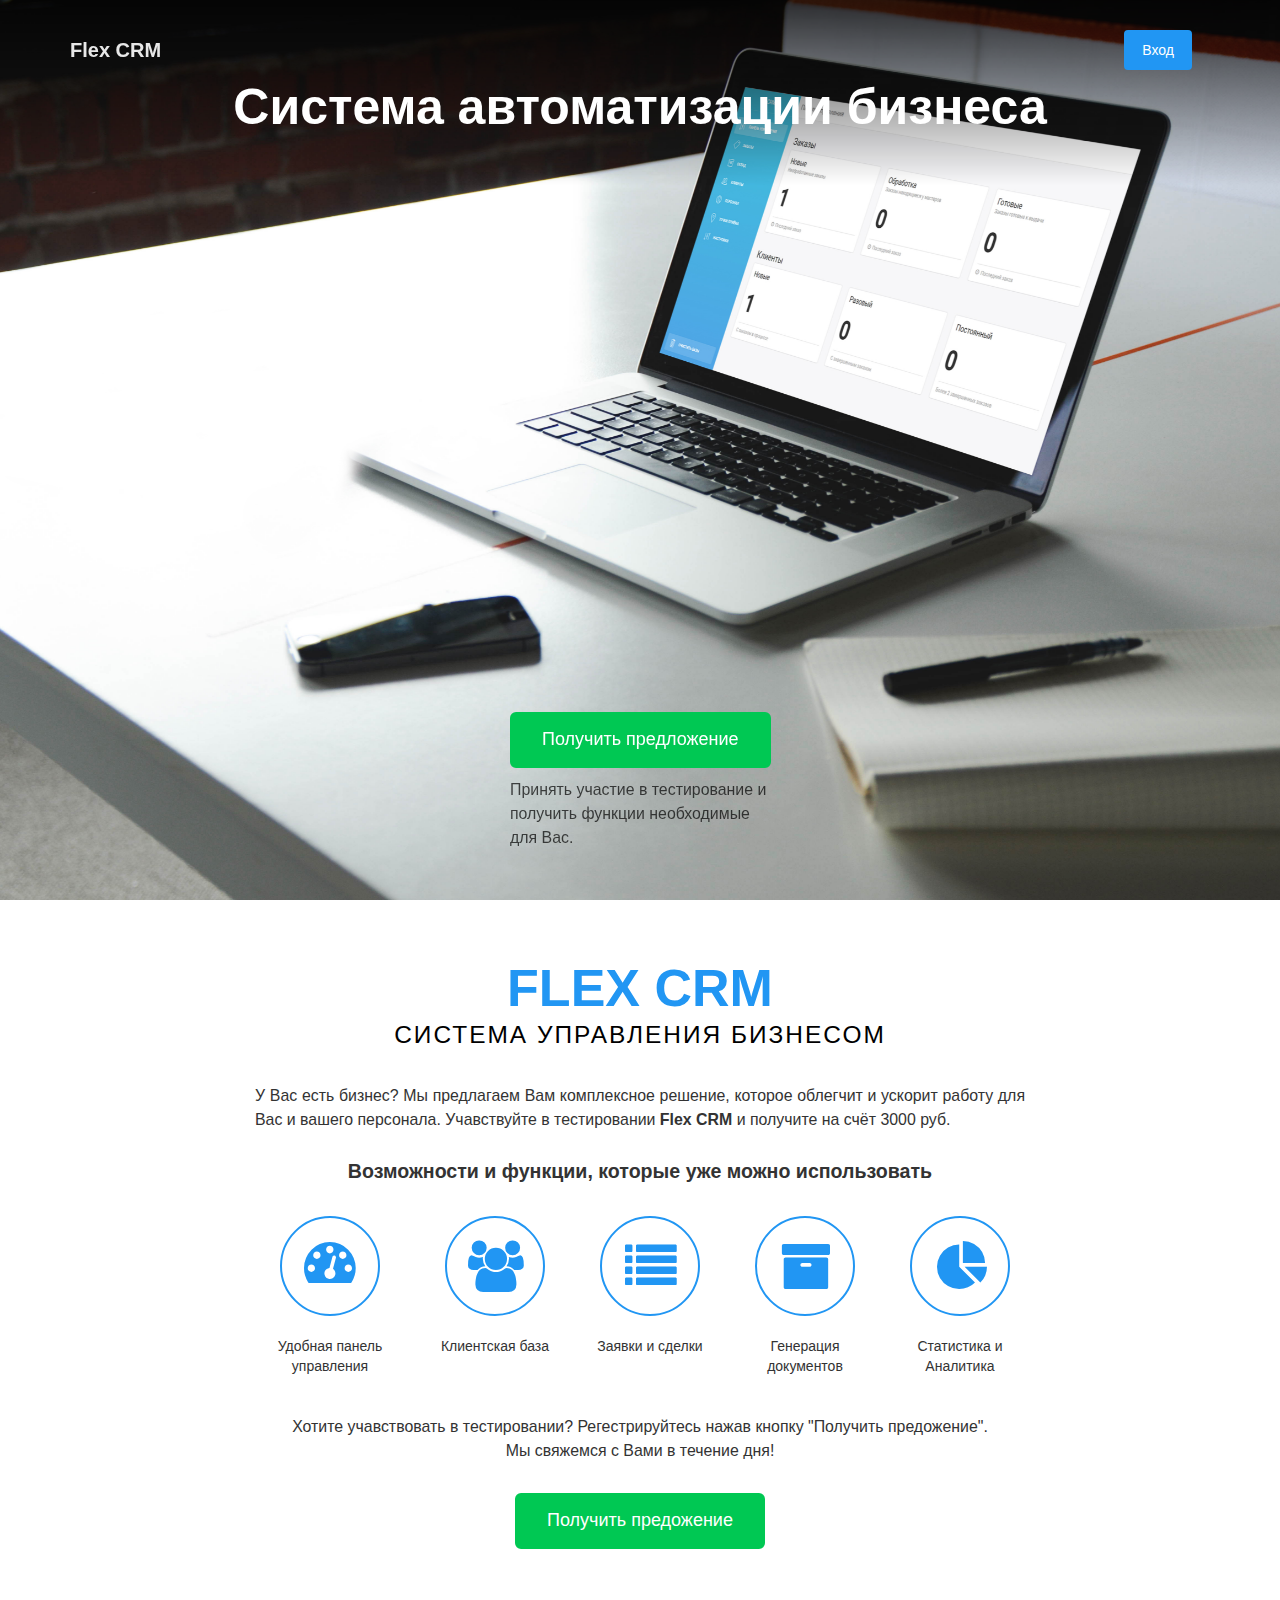
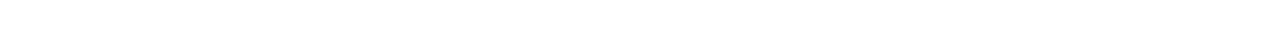
==== commit 5af8c1d9: "design update" ====
--- a/flexcrm.html
+++ b/flexcrm.html
@@ -55,7 +55,7 @@
 					<!-- Collect the nav links, forms, and other content for toggling -->
 					<div class="collapse navbar-collapse" id="bs-example-navbar-collapse-1">
 						<ul class="nav navbar-nav pull-right">
-							<li class="invite"><a class="btn btn-success btn-fill" href="#gsdk">Получить предложение</a></li>
+							<li class="invite"><a class="btn btn-success btn-fill" href="#gsdk">Регистрация</a></li>
 							<li><a class="btn btn-info btn-fill" data-toggle="modal" href="javascript:void(0)" onclick="openLoginModal();">Вход</a></li>
 						</ul>
 						<form class="navbar-form navbar-left navbar-search-form" role="search">
@@ -90,31 +90,33 @@
 	<!-- end menu-dropdown -->
 
 	<main class="main">
-		<div class="container tim-container text-center" style="max-width:800px; padding-top:100px">
-			<h1 class="text-center logo">FLEX CRM<small class="subtitle">Система управления бизнесом</small></h1>
-			<p>У Вас есть бизнес? Мы предлагаем вам комплексное решение, которое облегчит и ускорит работу для Вас и вашего персонала.</p>
-			<p class="features">Возможности и функции, которые уже можно использовать:</p>
+		<div class="container tim-container text-center" style="max-width:800px; padding-bottom:34px">
+			<h1 style="margin-top:60px;" class="text-center logo">FLEX CRM<small style="font-size:47%" class="subtitle">Система управления бизнесом</small></h1>
+			<p style="text-align: justify;">У Вас есть бизнес? Мы предлагаем Вам комплексное решение, которое облегчит и ускорит работу для Вас и вашего персонала. Учавствуйте в тестировании <b>Flex CRM</b> и получите на счёт 3000 руб.
+      </p>
+			<p style="text-align: center;font-size: 1.4em;" class="features">Возможности и функции, которые уже можно использовать</p>
 			<div class="carousel slide" data-ride="carousel">
 				<div class="rounds carousel-inner">
 					<div class="item active">
-						<div class="round"><i class="fa fa-dashboard"></i>Удобная панель управления</div>
-						<div class="round"><i class="fa fa-group"></i>Клиентская база</div>
-						<div class="round"><i class="fa fa-list"></i>Учёт, ведение и подробная информация всех заказов</div>
-						<div class="round"><i class="fa fa-archive"></i>Лёгкое ведение документации</div>
-						<div class="round"><i class="fa fa-pie-chart"></i>Полный анализ и статистика вашего бизнеса</div>
+						<div class="round"><div class="wrapi"><i style="line-height:86px!important;" class="fa fa-dashboard"></i></div>Удобная панель управления</div>
+						<div class="round"><div class="wrapi"><i style="padding-left: 2px;" class="fa fa-group"></i></div>Клиентская база</div>
+						<div class="round"><div class="wrapi"><i style="padding-left: 1px;" class="fa fa-list"></i></div>Заявки и сделки</div>
+						<div class="round"><div class="wrapi"><i style="padding-left: 2px;" class="fa fa-archive"></i></div>Генерация документов</div>
+						<div class="round"><div class="wrapi"><i style="padding-left: 6px;" class="fa fa-pie-chart"></i></div>Статистика и Аналитика</div>
 					</div>
 					<div class="item">
-						<div class="round"><i class="fa fa-clock-o"></i>Мониторинг качества работы персонала</div>
-						<div class="round"><i class="fa fa-vcard-o"></i>Карточки персонала</div>
-						<div class="round"><i class="fa fa-map-marker"></i>Точки приёма</div>
-						<div class="round"><i class="fa fa-star"></i><br/>И многое другое!</div>
+						<div style="margin-left:69px;" class="round"><div class="wrapi"><i class="fa fa-clock-o"></i></div>Мониторинг качества работы персонала</div>
+						<div class="round"><div class="wrapi"><i style="font-size: 3.4em;" class="fa fa-vcard-o"></i></div>Карточки персонала</div>
+						<div class="round"><div class="wrapi"><i class="fa fa-map-marker"></i></div>Точки приёма</div>
+						<div style="margin-right:90px;" class="round"><div class="wrapi"><i class="fa fa-star"></i></div>И многое другое!</div>
 					</div>
 				</div>
 			</div>
-			<p>
-				<br>Десятки предпринимателей уже обобрили Flex CRM.
-				<br>Хотите учавствовать в тестировании? Записывайтесь!
-				<br>Заполните форму и отправьте её нам. Мы свяжемся с Вами в течение дня!</p>
+			<p style="margin-top: 19px;" class="tac">
+				Хотите учавствовать в тестировании?
+				Регестрируйтесь нажав кнопку "Получить предожение". 
+        <br>Мы свяжемся с Вами в течение дня!</p>
+        <div style="margin-top: 20px;" class="btn btn-lg btn-fill btn-success">Получить предожение</div>
 			<!--     end extras -->
 		</div>
 		<div class="space"></div>
--- a/assets/css/gsdk.css
+++ b/assets/css/gsdk.css
@@ -33,8 +33,10 @@
   text-transform: uppercase; }
 
 p {
-  font-size: 16px;
-  line-height: 1.5; }
+  font-size: 15.9px;
+  line-height: 1.5; 
+  text-align:left;
+}
 
 h1 small, h2 small, h3 small, h4 small, h5 small, h6 small, .h1 small, .h2 small, .h3 small, .h4 small, .h5 small, .h6 small, h1 .small, h2 .small, h3 .small, h4 .small, h5 .small, h6 .small, .h1 .small, .h2 .small, .h3 .small, .h4 .small, .h5 .small, .h6 .small {
   color: #9A9A9A;
@@ -1360,7 +1362,10 @@
     border-bottom: 1px solid rgba(255, 255, 255, 0.6); }
 
 .navbar-ct-blue {
-  background-color: rgba(52, 172, 220, 0.98); }
+  //background-color: rgba(52, 172, 220, 0.98);
+  background-color: rgba(29, 207, 234, 0.98);
+  transition: all 0.6s ease-in;
+}
 
 .navbar-ct-azzure {
   background-color: rgba(91, 202, 255, 0.98); }
--- a/assets/css/styles.css
+++ b/assets/css/styles.css
@@ -1,4 +1,4 @@
-.navbar-ct-blue {
+//.navbar-ct-blue {
   background: linear-gradient(to bottom, #1DC7EA 0%, #1dcfea 100%);
   transition: all 1s ease-in;
 }
@@ -130,34 +130,38 @@
   clear:both;
 }
 .round {
-  margin:0;
+  margin:10px 0 0;
   padding:0;
   display:inline-block;
   width:150px;
-  height:210px;
-  padding:0 20px;
+  height:170px;
+  padding:0 0 0 20px;
   text-align:center;
   vertical-align: top;
 }
+.round:first-child { padding:0; }
+.round .wrapi {
+    width: 100px;
+    height: 100px;
+    text-align: center;
+    border: #2196f3 solid 2px;
+    border-radius: 50%;
+    margin:10px auto 20px;
+}
 .round i {
-  display:block;
-  width:80px;
-  height:80px;
-  line-height:75px;
-  text-align:center;
-  border:#2196f3 solid 2px;
-  color:#2196f3;
-  font-size:2em;
-  border-radius:50%;
-  vertical-align: top;
-  margin:20px auto;
+  line-height: 97px;
+  font-size: 3.7em;
+  width: 100%;
+  height: 100%;
+  color: #2196f3;
 }
 
 .features {
-  margin-top:40px;
+  margin-top:25px;
   font-weight:800;
 }
 
 .space {
   height:50px;
 }
+.tac {text-align: center}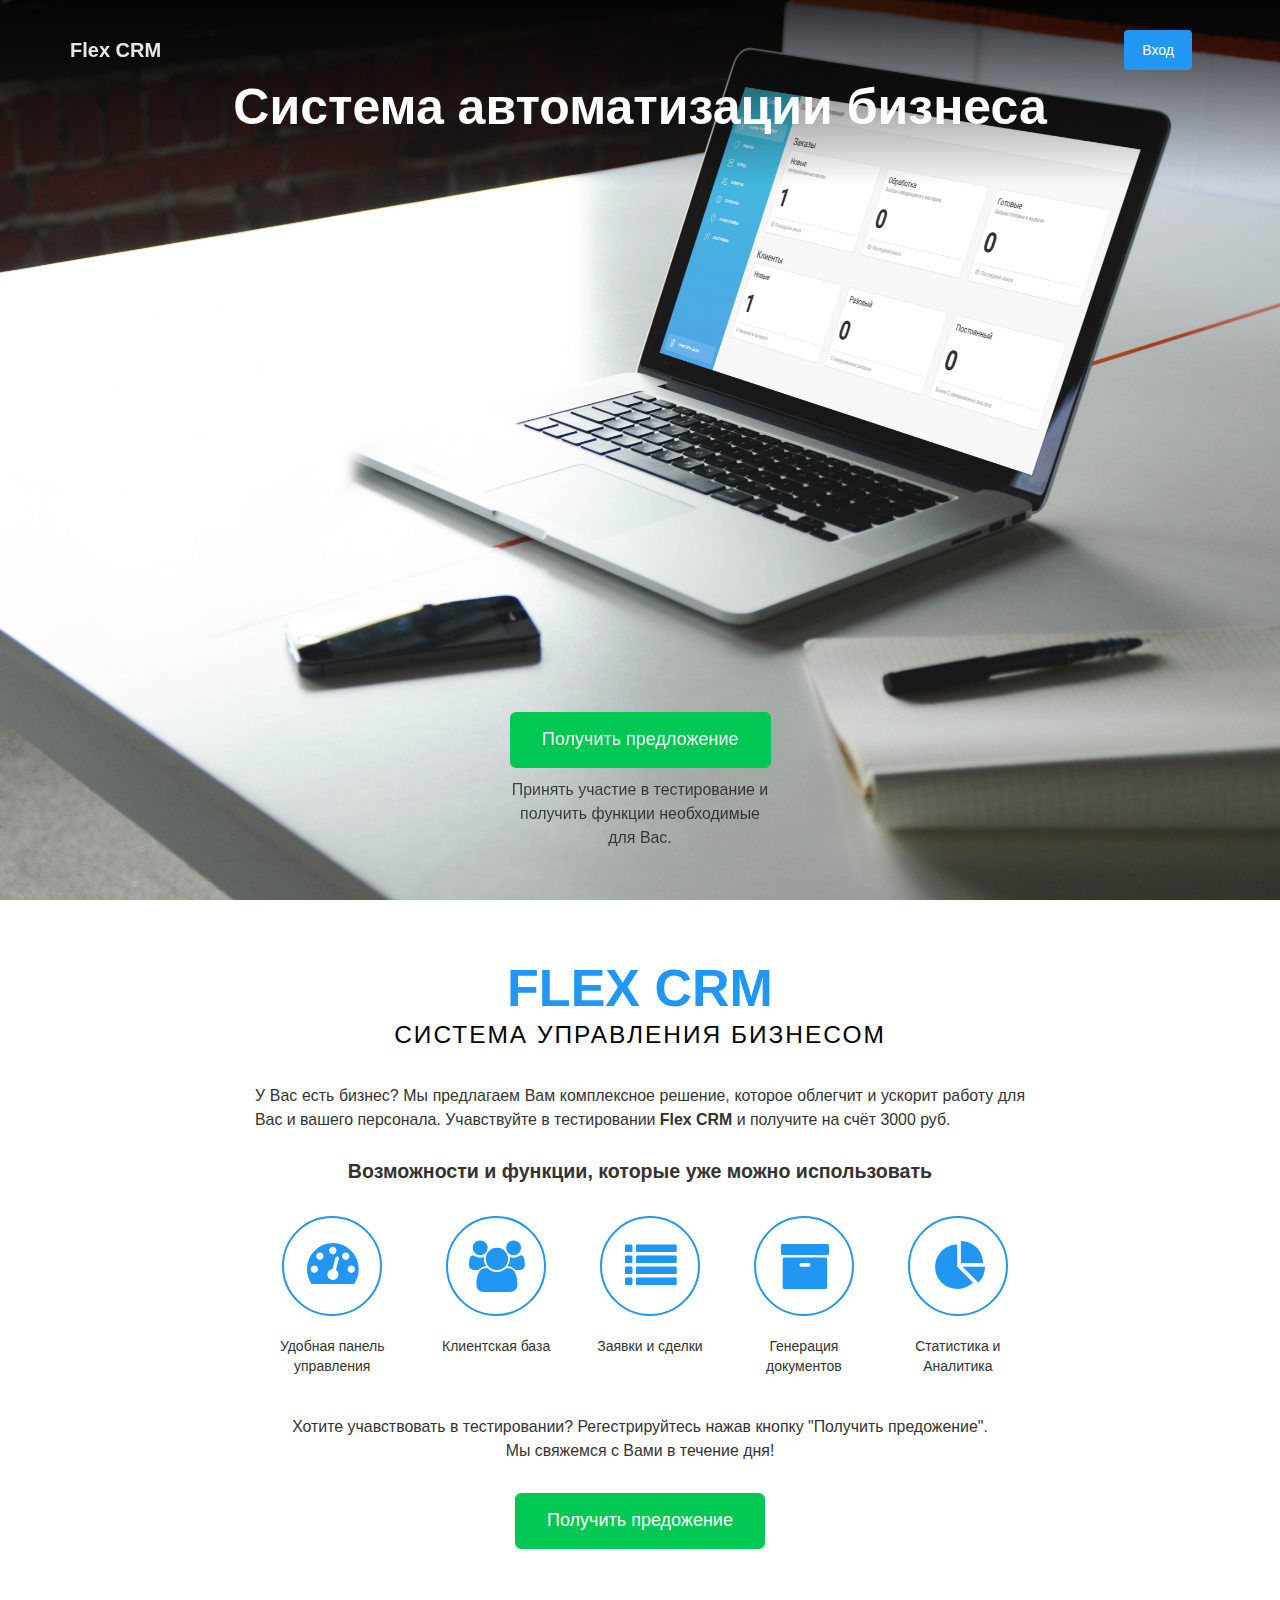
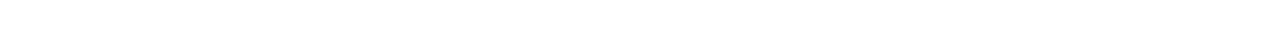
==== commit 7aeded7c: "fix icon" ====
--- a/flexcrm.html
+++ b/flexcrm.html
@@ -83,7 +83,7 @@
 		<h1>Система автоматизации бизнеса</h1>
 		<div class="try">
 			<div class="btn btn-lg btn-fill btn-success">Получить предложение</div>
-			<p>Принять участие в тестирование и получить функции необходимые для Вас.</p>
+			<p class="tac">Принять участие в тестирование и получить функции необходимые для Вас.</p>
 		</div>
 
 	</div>
@@ -98,17 +98,17 @@
 			<div class="carousel slide" data-ride="carousel">
 				<div class="rounds carousel-inner">
 					<div class="item active">
-						<div class="round"><div class="wrapi"><i style="line-height:86px!important;" class="fa fa-dashboard"></i></div>Удобная панель управления</div>
+						<div class="round"><div class="wrapi"><i style="line-height:87px!important;padding-left:1px;" class="fa fa-dashboard"></i></div>Удобная панель управления</div>
 						<div class="round"><div class="wrapi"><i style="padding-left: 2px;" class="fa fa-group"></i></div>Клиентская база</div>
 						<div class="round"><div class="wrapi"><i style="padding-left: 1px;" class="fa fa-list"></i></div>Заявки и сделки</div>
 						<div class="round"><div class="wrapi"><i style="padding-left: 2px;" class="fa fa-archive"></i></div>Генерация документов</div>
 						<div class="round"><div class="wrapi"><i style="padding-left: 6px;" class="fa fa-pie-chart"></i></div>Статистика и Аналитика</div>
 					</div>
 					<div class="item">
-						<div style="margin-left:69px;" class="round"><div class="wrapi"><i class="fa fa-clock-o"></i></div>Мониторинг качества работы персонала</div>
+						<div class="round"><div class="wrapi"><i class="fa fa-clock-o"></i></div>Мониторинг качества работы персонала</div>
 						<div class="round"><div class="wrapi"><i style="font-size: 3.4em;" class="fa fa-vcard-o"></i></div>Карточки персонала</div>
 						<div class="round"><div class="wrapi"><i class="fa fa-map-marker"></i></div>Точки приёма</div>
-						<div style="margin-right:90px;" class="round"><div class="wrapi"><i class="fa fa-star"></i></div>И многое другое!</div>
+						<div class="round"><div class="wrapi"><i class="fa fa-star"></i></div>И многое другое!</div>
 					</div>
 				</div>
 			</div>
--- a/assets/css/styles.css
+++ b/assets/css/styles.css
@@ -105,7 +105,7 @@
 }
 
 .rounds .item {
-  text-align:justify;
+  text-align:center;
 }
 
 .rounds .item:before{
